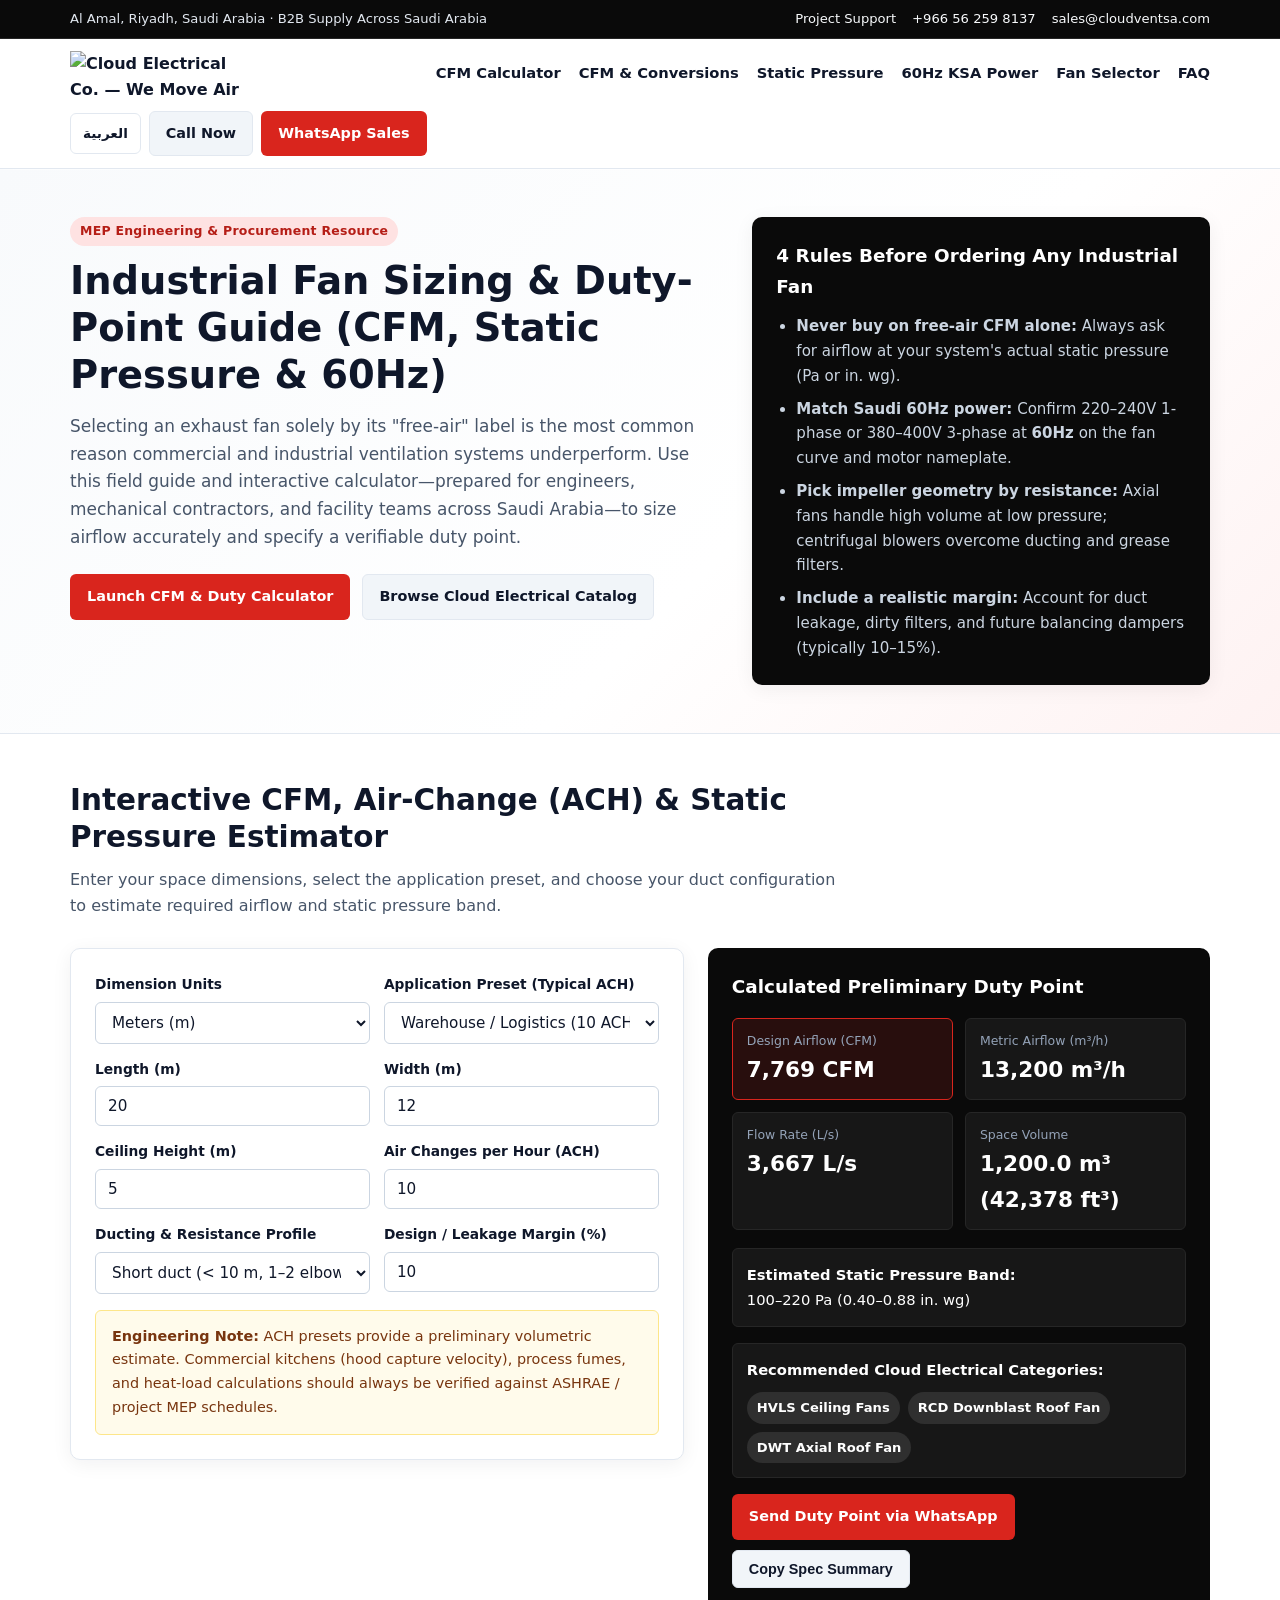
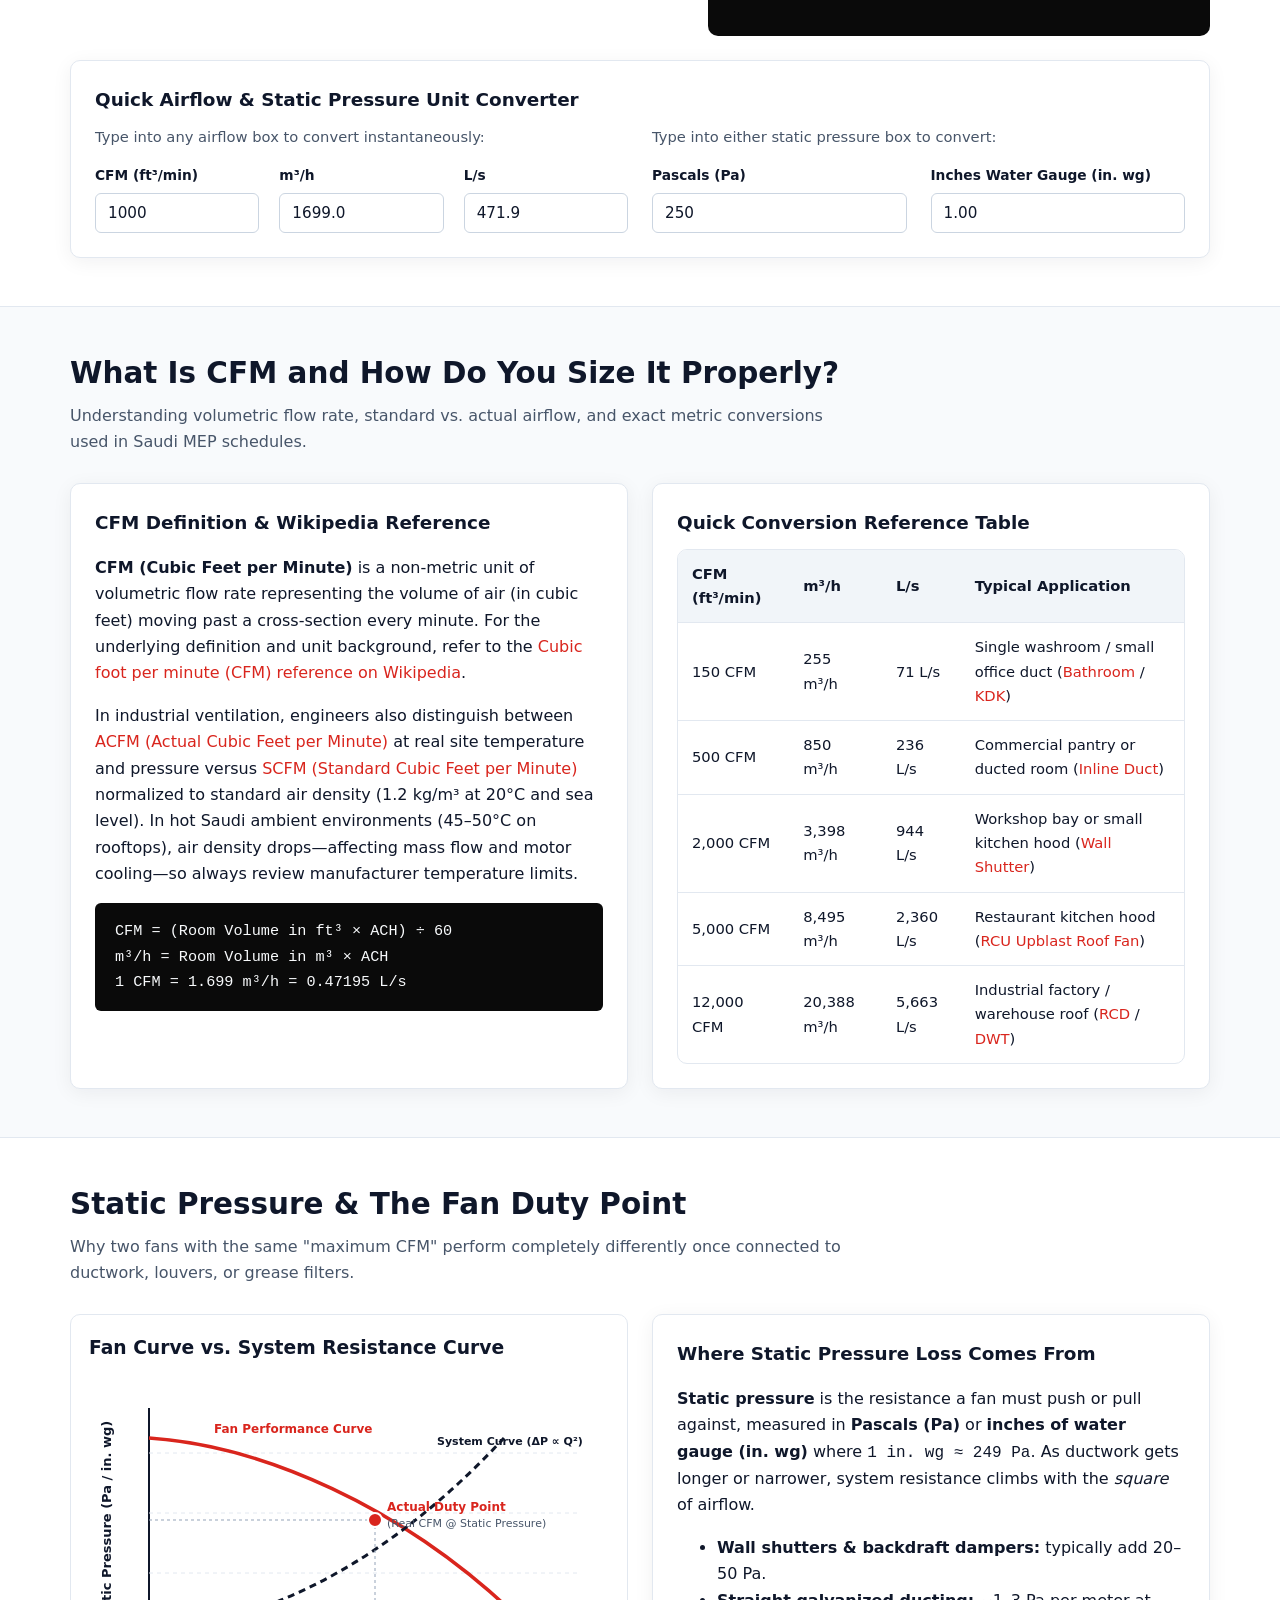
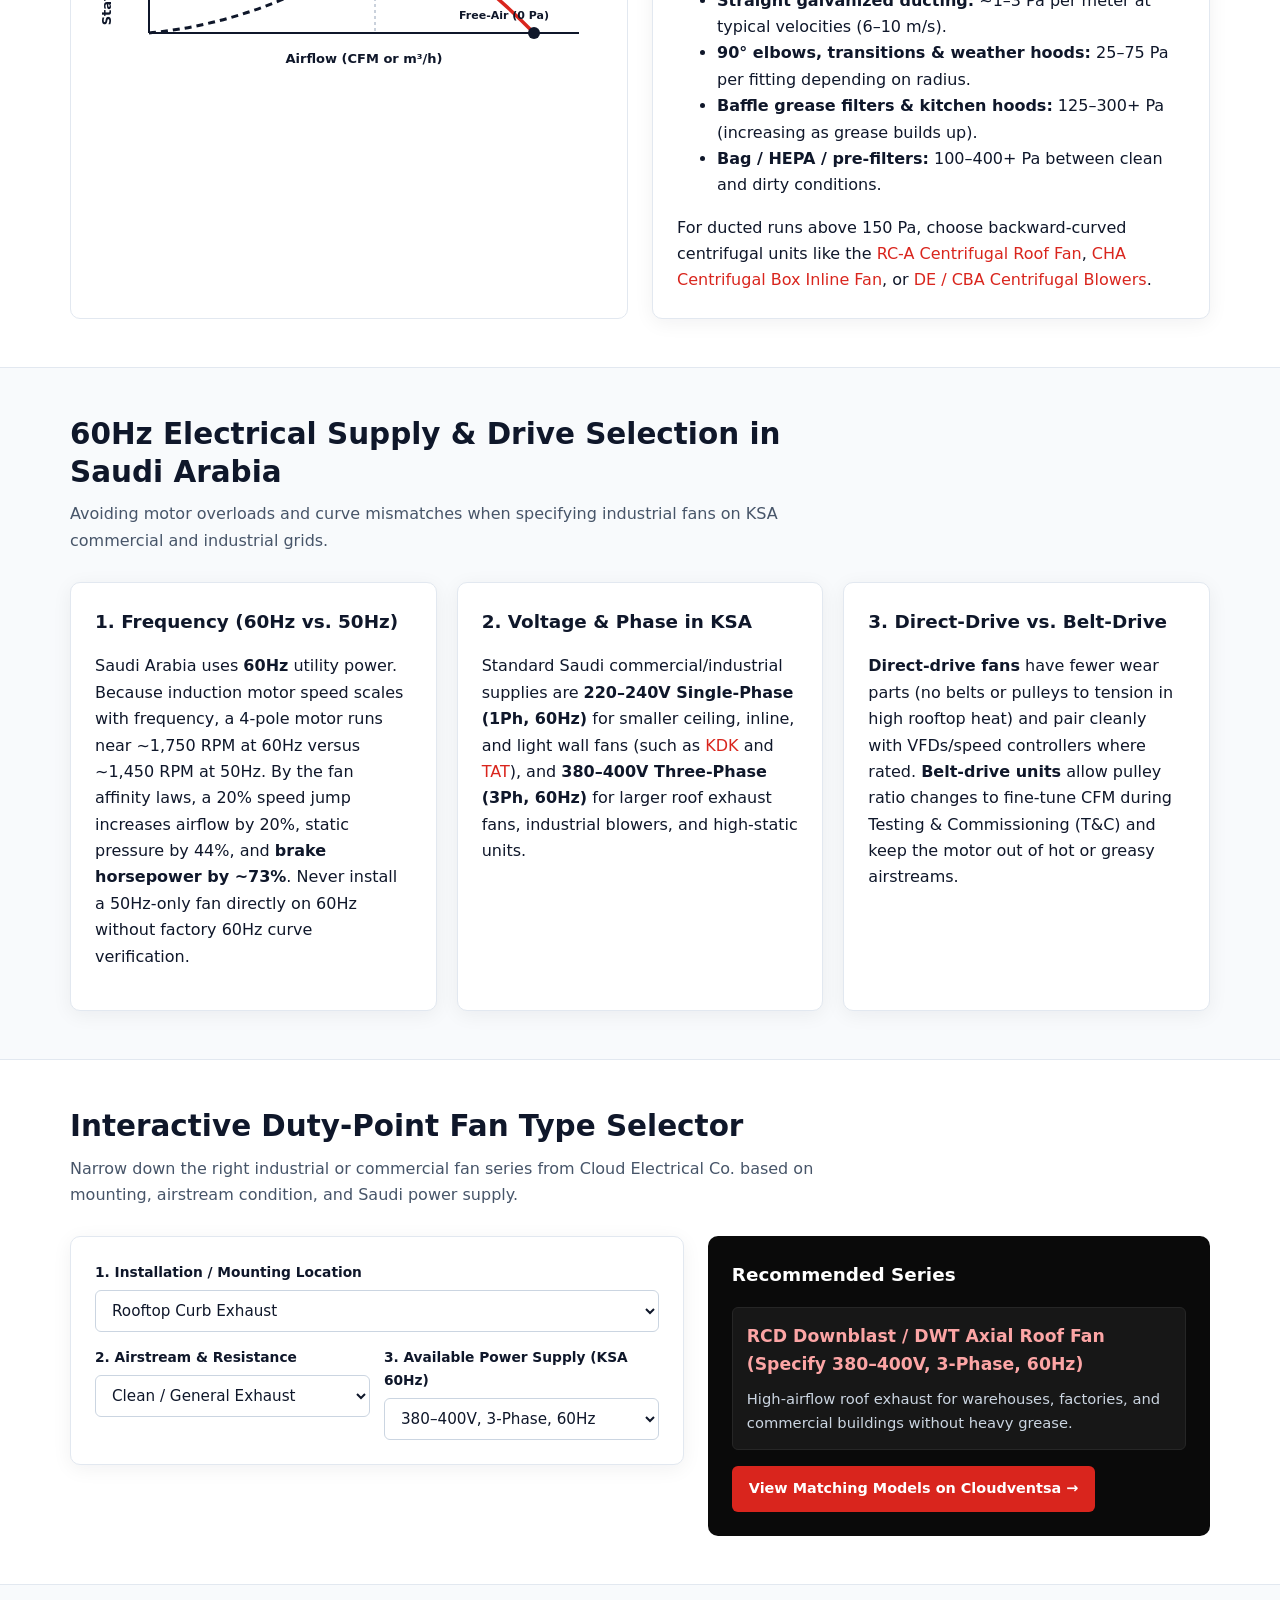
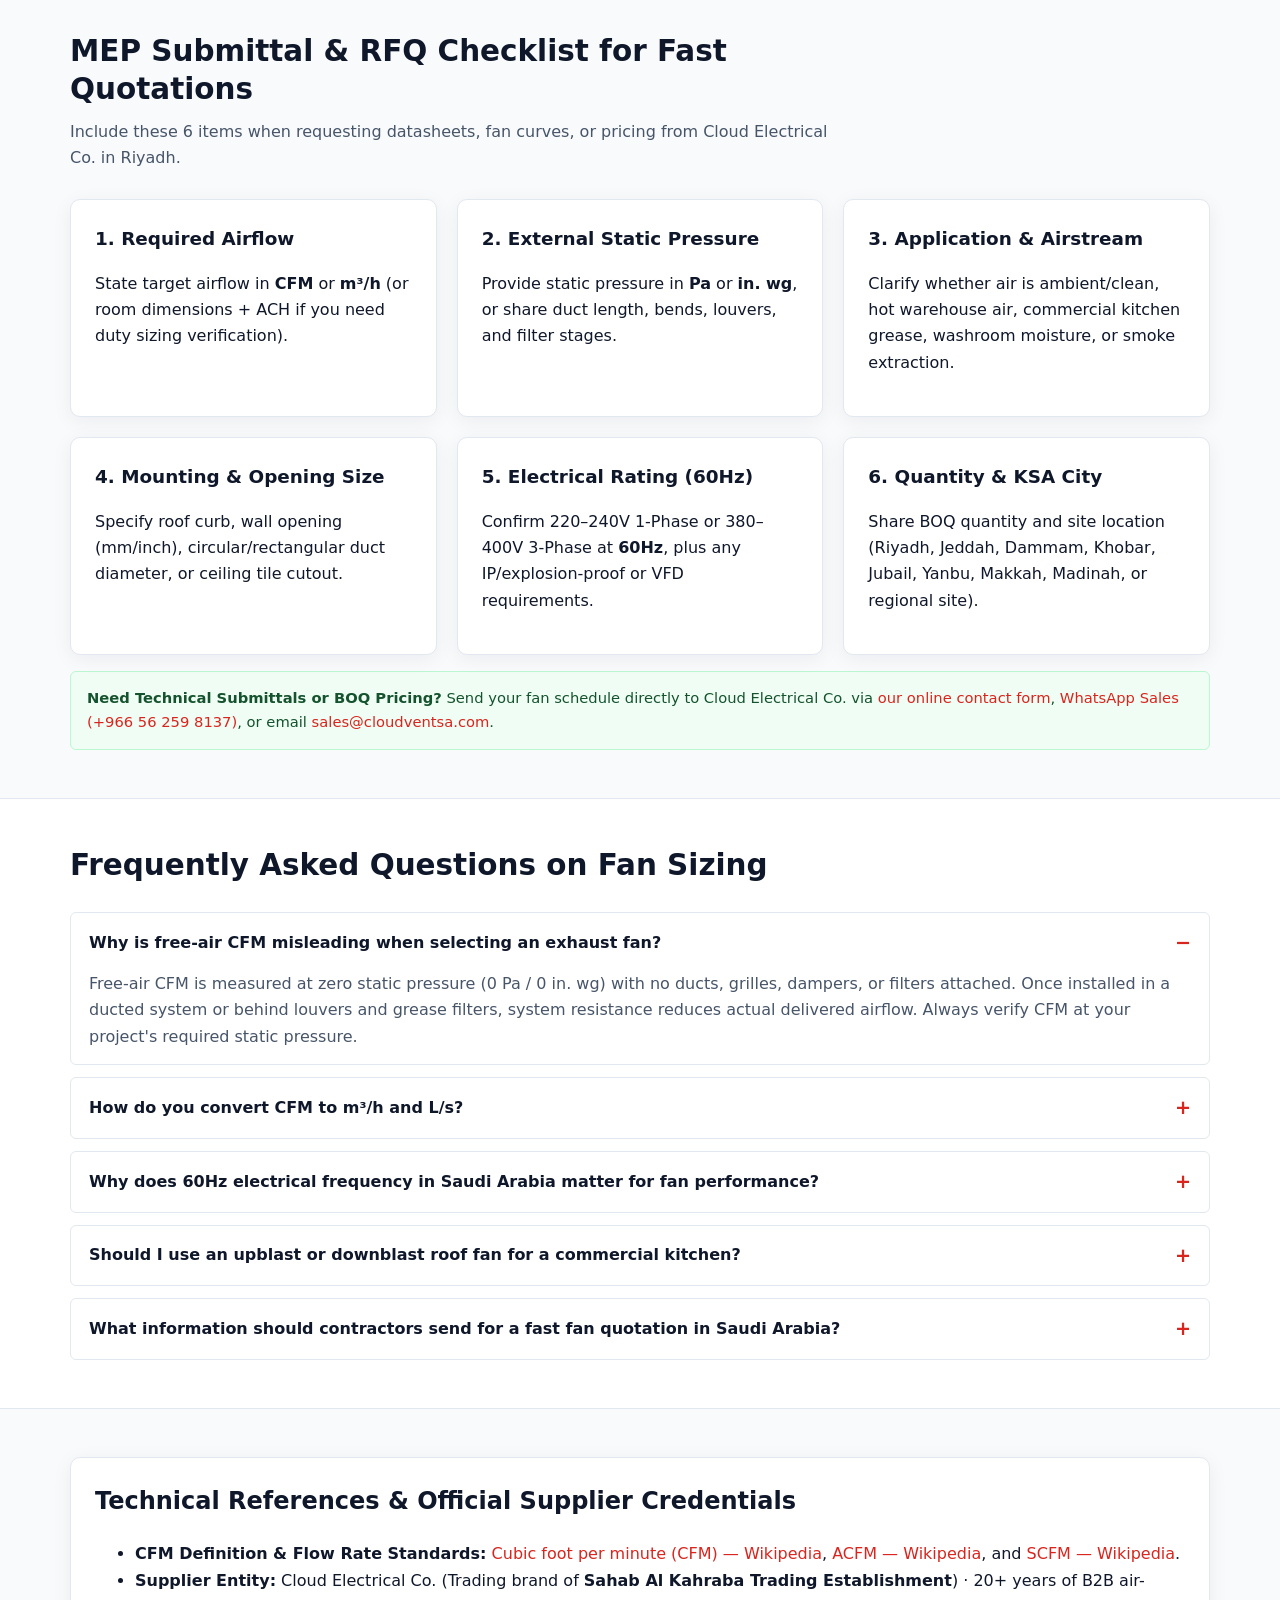
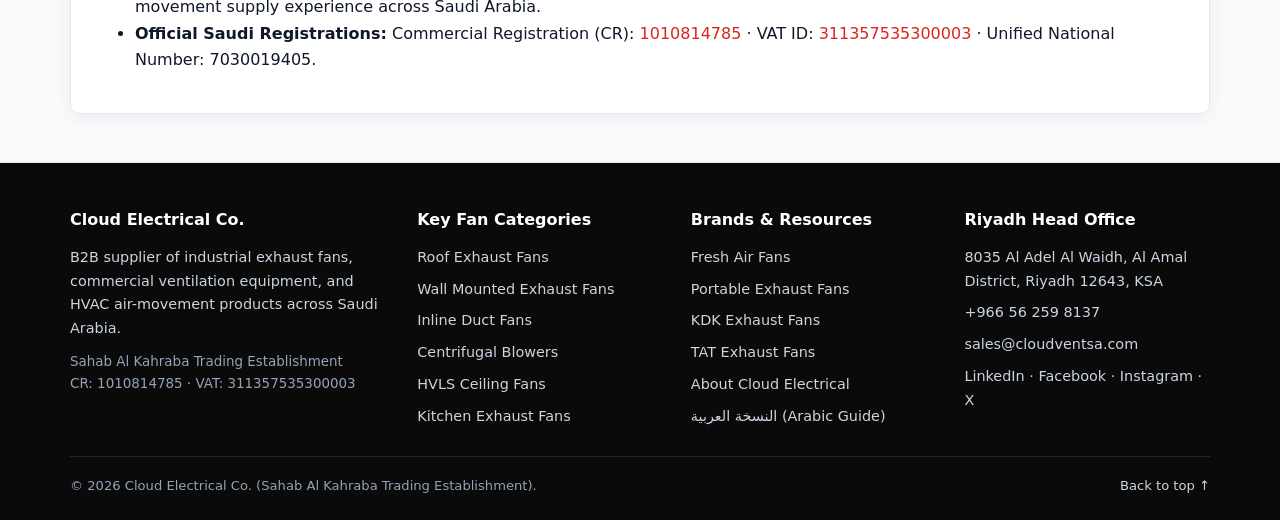
==== index.html @ c3b516d3 "Initial commit: Industrial Fan Sizing & Duty-Point Guide (EN/AR)" ====
<!DOCTYPE html>
<html lang="en" dir="ltr">
<head>
  <meta charset="UTF-8">
  <meta name="viewport" content="width=device-width, initial-scale=1.0">
  <title>Industrial Fan Sizing &amp; Duty-Point Guide (CFM, Static Pressure &amp; 60Hz) | Cloud Electrical Co.</title>
  <meta name="description" content="Practical engineering guide for MEP contractors and facility buyers in Saudi Arabia: calculate CFM, convert m³/h and L/s, account for static pressure, and size 60Hz industrial exhaust fans accurately.">
  <meta name="robots" content="index, follow">

  <!-- Canonical & Hreflang for GitHub Pages -->
  <link rel="canonical" href="https://syednajafabbas.github.io/industrial-fan-sizing-guide/">
  <link rel="alternate" hreflang="en" href="https://syednajafabbas.github.io/industrial-fan-sizing-guide/">
  <link rel="alternate" hreflang="ar" href="https://syednajafabbas.github.io/industrial-fan-sizing-guide/ar/">
  <link rel="alternate" hreflang="x-default" href="https://syednajafabbas.github.io/industrial-fan-sizing-guide/">

  <meta property="og:type" content="article">
  <meta property="og:title" content="Industrial Fan Sizing &amp; Duty-Point Guide (CFM, Static Pressure &amp; 60Hz)">
  <meta property="og:description" content="Interactive CFM/ACH calculator, static pressure breakdown, and 60Hz Saudi power selection guide for industrial and commercial exhaust fans.">
  <meta property="og:url" content="https://syednajafabbas.github.io/industrial-fan-sizing-guide/">
  <meta property="og:image" content="https://www.cloudventsa.com/assets/brand/logo-light-640.webp">
  <meta name="twitter:card" content="summary_large_image">

  <link rel="stylesheet" href="./assets/styles.css">

  <script type="application/ld+json">
  {
    "@context": "https://schema.org",
    "@graph": [
      {
        "@type": "Organization",
        "@id": "https://www.cloudventsa.com/#organization",
        "name": "Cloud Electrical Co.",
        "legalName": "Sahab Al Kahraba Trading Establishment",
        "url": "https://www.cloudventsa.com/",
        "logo": "https://www.cloudventsa.com/assets/brand/logo-light-640.webp",
        "telephone": "+966562598137",
        "email": "sales@cloudventsa.com",
        "taxID": "311357535300003",
        "identifier": [
          { "@type": "PropertyValue", "name": "Commercial Registration (CR)", "value": "1010814785" },
          { "@type": "PropertyValue", "name": "Unified National Number", "value": "7030019405" }
        ],
        "address": {
          "@type": "PostalAddress",
          "streetAddress": "8035 Al Adel Al Waidh, Al Amal District",
          "addressLocality": "Riyadh",
          "postalCode": "12643",
          "addressCountry": "SA"
        },
        "areaServed": {
          "@type": "Country",
          "name": "Saudi Arabia"
        },
        "sameAs": [
          "https://www.facebook.com/cloudelectricalsa",
          "https://www.instagram.com/cloudelectricalsa/",
          "https://www.linkedin.com/company/cloudelectricalsa",
          "https://pinterest.com/cloudelectricalsa/",
          "https://x.com/cloudventsa"
        ]
      },
      {
        "@type": "TechArticle",
        "headline": "Industrial Fan Sizing & Duty-Point Guide (CFM, Static Pressure & 60Hz)",
        "description": "Engineering guide and interactive calculator for sizing industrial exhaust fans by airflow (CFM, m³/h, L/s), static pressure (Pa, in. wg), and 60Hz Saudi electrical supply.",
        "inLanguage": "en",
        "publisher": { "@id": "https://www.cloudventsa.com/#organization" },
        "about": [
          "Cubic feet per minute (CFM)",
          "Static pressure",
          "Industrial ventilation",
          "60Hz HVAC fan selection"
        ],
        "citation": [
          "https://en.wikipedia.org/wiki/Cubic_foot",
          "https://en.wikipedia.org/wiki/Actual_cubic_feet_per_minute",
          "https://en.wikipedia.org/wiki/Standard_cubic_feet_per_minute"
        ]
      },
      {
        "@type": "FAQPage",
        "mainEntity": [
          {
            "@type": "Question",
            "name": "Why is free-air CFM misleading when selecting an exhaust fan?",
            "acceptedAnswer": {
              "@type": "Answer",
              "text": "Free-air CFM is measured at zero static pressure (0 Pa / 0 in. wg) with no ducts, grilles, dampers, or filters attached. Once installed in a ducted system or behind louvers and grease filters, system resistance reduces actual delivered airflow. Always verify CFM at your project's required static pressure."
            }
          },
          {
            "@type": "Question",
            "name": "How do you convert CFM to m³/h and L/s?",
            "acceptedAnswer": {
              "@type": "Answer",
              "text": "Multiply CFM by 1.699 to get cubic meters per hour (m³/h), or multiply CFM by 0.47195 to get liters per second (L/s). Conversely, divide m³/h by 1.699 to obtain CFM."
            }
          },
          {
            "@type": "Question",
            "name": "Why does 60Hz electrical frequency in Saudi Arabia matter for fan performance?",
            "acceptedAnswer": {
              "@type": "Answer",
              "text": "Saudi Arabia operates on a 60Hz power grid (typically 220-240V single-phase or 380-400V three-phase). A fan curve published at 50Hz runs at a different synchronous motor speed than at 60Hz. Running an unrated 50Hz fan at 60Hz increases RPM by ~20%, which raises power draw sharply by the cube law and can overload the motor."
            }
          },
          {
            "@type": "Question",
            "name": "What information should contractors send for a fast fan quotation in Saudi Arabia?",
            "acceptedAnswer": {
              "@type": "Answer",
              "text": "Provide required airflow (CFM or m³/h), estimated static pressure (Pa or in. wg), mounting type (roof, wall, inline duct, or floor), duct or opening dimensions, application (general air, kitchen grease, warehouse heat, or smoke), voltage/phase (220V 1Ph or 380V 3Ph 60Hz), and delivery city."
            }
          }
        ]
      }
    ]
  }
  </script>
</head>
<body id="top">

  <!-- Top Utility Bar -->
  <div class="utility-bar">
    <div class="container utility-bar__inner">
      <div>Al Amal, Riyadh, Saudi Arabia &middot; B2B Supply Across Saudi Arabia</div>
      <div class="utility-bar__links">
        <a href="https://wa.me/966562598137" target="_blank" rel="noopener">Project Support</a>
        <a href="tel:+966562598137">+966 56 259 8137</a>
        <a href="mailto:sales@cloudventsa.com">sales@cloudventsa.com</a>
      </div>
    </div>
  </div>

  <!-- Main Sticky Header -->
  <header class="site-header">
    <div class="container site-header__inner">
      <a class="brand-link" href="https://www.cloudventsa.com/" target="_blank" rel="noopener" aria-label="Cloud Electrical Co. Official Website">
        <img class="brand-logo" src="https://www.cloudventsa.com/assets/brand/logo-light-640.webp" alt="Cloud Electrical Co. — We Move Air" width="180" height="44">
      </a>

      <nav class="site-nav" aria-label="Guide Sections">
        <a href="#calculator">CFM Calculator</a>
        <a href="#cfm-guide">CFM &amp; Conversions</a>
        <a href="#static-pressure">Static Pressure</a>
        <a href="#saudi-60hz">60Hz KSA Power</a>
        <a href="#fan-selector">Fan Selector</a>
        <a href="#faq">FAQ</a>
      </nav>

      <div class="header-actions">
        <a class="btn btn-lang" href="./ar/" hreflang="ar" lang="ar">العربية</a>
        <a class="btn btn-secondary" href="tel:+966562598137">Call Now</a>
        <a class="btn btn-primary" href="https://wa.me/966562598137" target="_blank" rel="noopener">WhatsApp Sales</a>
      </div>
    </div>
  </header>

  <main>
    <!-- Hero Section -->
    <section class="hero">
      <div class="container hero__grid">
        <div>
          <span class="badge">MEP Engineering &amp; Procurement Resource</span>
          <h1>Industrial Fan Sizing &amp; Duty-Point Guide (CFM, Static Pressure &amp; 60Hz)</h1>
          <p class="hero__lead">
            Selecting an exhaust fan solely by its "free-air" label is the most common reason commercial and industrial ventilation systems underperform. Use this field guide and interactive calculator—prepared for engineers, mechanical contractors, and facility teams across Saudi Arabia—to size airflow accurately and specify a verifiable duty point.
          </p>
          <div class="hero__actions">
            <a class="btn btn-primary" href="#calculator">Launch CFM &amp; Duty Calculator</a>
            <a class="btn btn-secondary" href="https://www.cloudventsa.com/" target="_blank" rel="noopener">Browse Cloud Electrical Catalog</a>
          </div>
        </div>

        <aside class="hero__card" aria-label="Key Sizing Rules">
          <h2>4 Rules Before Ordering Any Industrial Fan</h2>
          <ul>
            <li><strong>Never buy on free-air CFM alone:</strong> Always ask for airflow at your system's actual static pressure (Pa or in. wg).</li>
            <li><strong>Match Saudi 60Hz power:</strong> Confirm 220–240V 1-phase or 380–400V 3-phase at <strong>60Hz</strong> on the fan curve and motor nameplate.</li>
            <li><strong>Pick impeller geometry by resistance:</strong> Axial fans handle high volume at low pressure; centrifugal blowers overcome ducting and grease filters.</li>
            <li><strong>Include a realistic margin:</strong> Account for duct leakage, dirty filters, and future balancing dampers (typically 10–15%).</li>
          </ul>
        </aside>
      </div>
    </section>

    <!-- Interactive CFM Calculator & Unit Converter -->
    <section class="section" id="calculator">
      <div class="container">
        <div class="section__header">
          <h2>Interactive CFM, Air-Change (ACH) &amp; Static Pressure Estimator</h2>
          <p>Enter your space dimensions, select the application preset, and choose your duct configuration to estimate required airflow and static pressure band.</p>
        </div>

        <div class="calc-layout">
          <div class="card">
            <form class="form-grid" onsubmit="return false;">
              <div class="form-group">
                <label for="unitSystem">Dimension Units</label>
                <select id="unitSystem" class="form-control">
                  <option value="m" selected>Meters (m)</option>
                  <option value="ft">Feet (ft)</option>
                </select>
              </div>

              <div class="form-group">
                <label for="appPreset">Application Preset (Typical ACH)</label>
                <select id="appPreset" class="form-control">
                  <option value="warehouse" selected>Warehouse / Logistics (10 ACH)</option>
                  <option value="factory">Factory / Heat Workshop (18 ACH)</option>
                  <option value="kitchen">Commercial Kitchen / Hood (30 ACH)</option>
                  <option value="washroom">Commercial Washroom (12 ACH)</option>
                  <option value="office">Office / Retail Space (6 ACH)</option>
                  <option value="electrical">Electrical / Mechanical Room (20 ACH)</option>
                  <option value="poultry">Poultry / Greenhouse Tunnel (40 ACH)</option>
                  <option value="confined">Confined Space / Construction (25 ACH)</option>
                </select>
              </div>

              <div class="form-group">
                <label for="roomLength">Length <span data-dim-unit>(m)</span></label>
                <input id="roomLength" type="number" class="form-control tabular" value="20" min="0.5" step="0.5">
              </div>

              <div class="form-group">
                <label for="roomWidth">Width <span data-dim-unit>(m)</span></label>
                <input id="roomWidth" type="number" class="form-control tabular" value="12" min="0.5" step="0.5">
              </div>

              <div class="form-group">
                <label for="roomHeight">Ceiling Height <span data-dim-unit>(m)</span></label>
                <input id="roomHeight" type="number" class="form-control tabular" value="5" min="1" step="0.5">
              </div>

              <div class="form-group">
                <label for="customAch">Air Changes per Hour (ACH)</label>
                <input id="customAch" type="number" class="form-control tabular" value="10" min="1" max="120" step="1">
              </div>

              <div class="form-group">
                <label for="ductType">Ducting &amp; Resistance Profile</label>
                <select id="ductType" class="form-control">
                  <option value="free">Free-discharge (Wall shutter / Roof curb)</option>
                  <option value="short" selected>Short duct (&lt; 10 m, 1–2 elbows)</option>
                  <option value="medium">Medium duct network (branches + grilles)</option>
                  <option value="high">High static (Kitchen hood / filters / long run)</option>
                </select>
              </div>

              <div class="form-group">
                <label for="safetyMargin">Design / Leakage Margin (%)</label>
                <input id="safetyMargin" type="number" class="form-control tabular" value="10" min="0" max="50" step="5">
              </div>
            </form>

            <div class="note-box">
              <strong>Engineering Note:</strong> ACH presets provide a preliminary volumetric estimate. Commercial kitchens (hood capture velocity), process fumes, and heat-load calculations should always be verified against ASHRAE / project MEP schedules.
            </div>
          </div>

          <div class="results-panel" aria-live="polite">
            <h3>Calculated Preliminary Duty Point</h3>
            <div class="kpi-grid">
              <div class="kpi-box kpi-box--highlight">
                <span class="kpi-box__label">Design Airflow (CFM)</span>
                <span id="outCfm" class="kpi-box__value tabular">—</span>
              </div>
              <div class="kpi-box">
                <span class="kpi-box__label">Metric Airflow (m³/h)</span>
                <span id="outM3h" class="kpi-box__value tabular">—</span>
              </div>
              <div class="kpi-box">
                <span class="kpi-box__label">Flow Rate (L/s)</span>
                <span id="outLs" class="kpi-box__value tabular">—</span>
              </div>
              <div class="kpi-box">
                <span class="kpi-box__label">Space Volume</span>
                <span id="outVolume" class="kpi-box__value tabular">—</span>
              </div>
            </div>

            <div class="rec-box">
              <strong>Estimated Static Pressure Band:</strong><br>
              <span id="outPressure" class="tabular">—</span>
            </div>

            <div class="rec-box">
              <strong>Recommended Cloud Electrical Categories:</strong>
              <div id="recLinks" class="rec-links"></div>
            </div>

            <div style="display:flex; flex-wrap:wrap; gap:10px;">
              <a id="waQuoteBtn" class="btn btn-primary" href="https://wa.me/966562598137" target="_blank" rel="noopener">Send Duty Point via WhatsApp</a>
              <button id="copySpecBtn" type="button" class="btn btn-secondary">Copy Spec Summary</button>
            </div>
            <div id="copyFeedback" class="copy-feedback" role="status"></div>
          </div>
        </div>

        <!-- Quick Unit Converter -->
        <div class="card" style="margin-top:24px;">
          <h3>Quick Airflow &amp; Static Pressure Unit Converter</h3>
          <div class="grid-2">
            <div>
              <p style="margin-top:0; color:var(--ink-muted); font-size:0.92rem;">Type into any airflow box to convert instantaneously:</p>
              <div class="grid-3">
                <div class="form-group">
                  <label for="convCfm">CFM (ft³/min)</label>
                  <input id="convCfm" type="number" class="form-control tabular" value="1000" step="any">
                </div>
                <div class="form-group">
                  <label for="convM3h">m³/h</label>
                  <input id="convM3h" type="number" class="form-control tabular" value="1699.0" step="any">
                </div>
                <div class="form-group">
                  <label for="convLs">L/s</label>
                  <input id="convLs" type="number" class="form-control tabular" value="471.9" step="any">
                </div>
              </div>
            </div>
            <div>
              <p style="margin-top:0; color:var(--ink-muted); font-size:0.92rem;">Type into either static pressure box to convert:</p>
              <div class="grid-2">
                <div class="form-group">
                  <label for="convPa">Pascals (Pa)</label>
                  <input id="convPa" type="number" class="form-control tabular" value="250" step="any">
                </div>
                <div class="form-group">
                  <label for="convInwg">Inches Water Gauge (in. wg)</label>
                  <input id="convInwg" type="number" class="form-control tabular" value="1.00" step="any">
                </div>
              </div>
            </div>
          </div>
        </div>
      </div>
    </section>

    <!-- Understanding CFM & Conversions -->
    <section class="section section--alt" id="cfm-guide">
      <div class="container">
        <div class="section__header">
          <h2>What Is CFM and How Do You Size It Properly?</h2>
          <p>Understanding volumetric flow rate, standard vs. actual airflow, and exact metric conversions used in Saudi MEP schedules.</p>
        </div>

        <div class="grid-2">
          <div class="card">
            <h3>CFM Definition &amp; Wikipedia Reference</h3>
            <p>
              <strong>CFM (Cubic Feet per Minute)</strong> is a non-metric unit of volumetric flow rate representing the volume of air (in cubic feet) moving past a cross-section every minute. For the underlying definition and unit background, refer to the
              <a href="https://en.wikipedia.org/wiki/Cubic_foot" target="_blank" rel="noopener noreferrer">Cubic foot per minute (CFM) reference on Wikipedia</a>.
            </p>
            <p>
              In industrial ventilation, engineers also distinguish between
              <a href="https://en.wikipedia.org/wiki/Actual_cubic_feet_per_minute" target="_blank" rel="noopener noreferrer">ACFM (Actual Cubic Feet per Minute)</a>
              at real site temperature and pressure versus
              <a href="https://en.wikipedia.org/wiki/Standard_cubic_feet_per_minute" target="_blank" rel="noopener noreferrer">SCFM (Standard Cubic Feet per Minute)</a>
              normalized to standard air density (1.2 kg/m³ at 20°C and sea level). In hot Saudi ambient environments (45–50°C on rooftops), air density drops—affecting mass flow and motor cooling—so always review manufacturer temperature limits.
            </p>
            <div class="formula-bar">
              CFM = (Room Volume in ft³ &times; ACH) &divide; 60<br>
              m&sup3;/h = Room Volume in m&sup3; &times; ACH<br>
              1 CFM = 1.699 m&sup3;/h = 0.47195 L/s
            </div>
          </div>

          <div class="card">
            <h3>Quick Conversion Reference Table</h3>
            <div class="table-wrap">
              <table>
                <thead>
                  <tr>
                    <th>CFM (ft³/min)</th>
                    <th>m³/h</th>
                    <th>L/s</th>
                    <th>Typical Application</th>
                  </tr>
                </thead>
                <tbody class="tabular">
                  <tr>
                    <td>150 CFM</td>
                    <td>255 m³/h</td>
                    <td>71 L/s</td>
                    <td>Single washroom / small office duct (<a href="https://www.cloudventsa.com/bathroom-exhaust-fan" target="_blank" rel="noopener">Bathroom</a> / <a href="https://www.cloudventsa.com/kdk-exhaust-fan" target="_blank" rel="noopener">KDK</a>)</td>
                  </tr>
                  <tr>
                    <td>500 CFM</td>
                    <td>850 m³/h</td>
                    <td>236 L/s</td>
                    <td>Commercial pantry or ducted room (<a href="https://www.cloudventsa.com/inline-fan" target="_blank" rel="noopener">Inline Duct</a>)</td>
                  </tr>
                  <tr>
                    <td>2,000 CFM</td>
                    <td>3,398 m³/h</td>
                    <td>944 L/s</td>
                    <td>Workshop bay or small kitchen hood (<a href="https://www.cloudventsa.com/wall-mounted-fan" target="_blank" rel="noopener">Wall Shutter</a>)</td>
                  </tr>
                  <tr>
                    <td>5,000 CFM</td>
                    <td>8,495 m³/h</td>
                    <td>2,360 L/s</td>
                    <td>Restaurant kitchen hood (<a href="https://www.cloudventsa.com/roof-fan/upblast-roof-fan" target="_blank" rel="noopener">RCU Upblast Roof Fan</a>)</td>
                  </tr>
                  <tr>
                    <td>12,000 CFM</td>
                    <td>20,388 m³/h</td>
                    <td>5,663 L/s</td>
                    <td>Industrial factory / warehouse roof (<a href="https://www.cloudventsa.com/roof-fan/downblast-roof-fan" target="_blank" rel="noopener">RCD</a> / <a href="https://www.cloudventsa.com/roof-fan/axial-roof-fan" target="_blank" rel="noopener">DWT</a>)</td>
                  </tr>
                </tbody>
              </table>
            </div>
          </div>
        </div>
      </div>
    </section>

    <!-- Static Pressure & Duty Point -->
    <section class="section" id="static-pressure">
      <div class="container">
        <div class="section__header">
          <h2>Static Pressure &amp; The Fan Duty Point</h2>
          <p>Why two fans with the same "maximum CFM" perform completely differently once connected to ductwork, louvers, or grease filters.</p>
        </div>

        <div class="grid-2">
          <div class="diagram-wrap">
            <h3 style="margin-top:0;">Fan Curve vs. System Resistance Curve</h3>
            <svg viewBox="0 0 520 300" role="img" aria-label="Graph showing Fan Curve intersecting System Resistance Curve at the Duty Point versus Free-Air CFM" style="width:100%; height:auto; display:block;">
              <rect x="0" y="0" width="520" height="300" fill="#ffffff"/>
              <!-- Axes -->
              <line x1="60" y1="250" x2="490" y2="250" stroke="#0f172a" stroke-width="2"/>
              <line x1="60" y1="25" x2="60" y2="250" stroke="#0f172a" stroke-width="2"/>
              <!-- Grid -->
              <line x1="60" y1="190" x2="490" y2="190" stroke="#e2e8f0" stroke-dasharray="4 4"/>
              <line x1="60" y1="130" x2="490" y2="130" stroke="#e2e8f0" stroke-dasharray="4 4"/>
              <line x1="60" y1="70" x2="490" y2="70" stroke="#e2e8f0" stroke-dasharray="4 4"/>
              <!-- Fan Curve (Red) -->
              <path d="M 60 55 C 165 62, 315 118, 445 250" fill="none" stroke="#d9251d" stroke-width="3.5"/>
              <!-- System Resistance Curve (Slate) -->
              <path d="M 60 250 Q 250 232, 415 55" fill="none" stroke="#0f172a" stroke-width="3" stroke-dasharray="7 5"/>
              <!-- Duty Point Intersection (~286, 137) -->
              <line x1="286" y1="137" x2="286" y2="250" stroke="#94a3b8" stroke-dasharray="3 3"/>
              <line x1="60" y1="137" x2="286" y2="137" stroke="#94a3b8" stroke-dasharray="3 3"/>
              <circle cx="286" cy="137" r="7" fill="#d9251d" stroke="#ffffff" stroke-width="2"/>
              <!-- Free-Air Point -->
              <circle cx="445" cy="250" r="6" fill="#0f172a"/>
              <!-- Labels -->
              <text x="275" y="280" text-anchor="middle" font-size="13" fill="#0f172a" font-weight="600">Airflow (CFM or m³/h)</text>
              <text x="22" y="140" text-anchor="middle" font-size="13" fill="#0f172a" font-weight="600" transform="rotate(-90 22 140)">Static Pressure (Pa / in. wg)</text>
              <text x="298" y="128" font-size="12" fill="#d9251d" font-weight="700">Actual Duty Point</text>
              <text x="298" y="144" font-size="11" fill="#475569">(Real CFM @ Static Pressure)</text>
              <text x="415" y="236" text-anchor="middle" font-size="11" fill="#0f172a" font-weight="700">Free-Air (0 Pa)</text>
              <text x="125" y="50" font-size="12" fill="#d9251d" font-weight="600">Fan Performance Curve</text>
              <text x="348" y="62" font-size="11" fill="#0f172a" font-weight="600">System Curve (&Delta;P &prop; Q&sup2;)</text>
            </svg>
          </div>

          <div class="card">
            <h3>Where Static Pressure Loss Comes From</h3>
            <p>
              <strong>Static pressure</strong> is the resistance a fan must push or pull against, measured in <strong>Pascals (Pa)</strong> or <strong>inches of water gauge (in. wg)</strong> where <code>1 in. wg &approx; 249 Pa</code>. As ductwork gets longer or narrower, system resistance climbs with the <em>square</em> of airflow.
            </p>
            <ul>
              <li><strong>Wall shutters &amp; backdraft dampers:</strong> typically add 20–50 Pa.</li>
              <li><strong>Straight galvanized ducting:</strong> ~1–3 Pa per meter at typical velocities (6–10 m/s).</li>
              <li><strong>90&deg; elbows, transitions &amp; weather hoods:</strong> 25–75 Pa per fitting depending on radius.</li>
              <li><strong>Baffle grease filters &amp; kitchen hoods:</strong> 125–300+ Pa (increasing as grease builds up).</li>
              <li><strong>Bag / HEPA / pre-filters:</strong> 100–400+ Pa between clean and dirty conditions.</li>
            </ul>
            <p style="margin-bottom:0;">
              For ducted runs above 150 Pa, choose backward-curved centrifugal units like the
              <a href="https://www.cloudventsa.com/roof-fan/centrifugal-roof-fan" target="_blank" rel="noopener">RC-A Centrifugal Roof Fan</a>,
              <a href="https://www.cloudventsa.com/inline-fan/centrifugal-box-inline-fan" target="_blank" rel="noopener">CHA Centrifugal Box Inline Fan</a>, or
              <a href="https://www.cloudventsa.com/centrifugal-blower" target="_blank" rel="noopener">DE / CBA Centrifugal Blowers</a>.
            </p>
          </div>
        </div>
      </div>
    </section>

    <!-- 60Hz Saudi Power & Drive Selection -->
    <section class="section section--alt" id="saudi-60hz">
      <div class="container">
        <div class="section__header">
          <h2>60Hz Electrical Supply &amp; Drive Selection in Saudi Arabia</h2>
          <p>Avoiding motor overloads and curve mismatches when specifying industrial fans on KSA commercial and industrial grids.</p>
        </div>

        <div class="grid-3">
          <div class="card">
            <h3>1. Frequency (60Hz vs. 50Hz)</h3>
            <p>
              Saudi Arabia uses <strong>60Hz</strong> utility power. Because induction motor speed scales with frequency, a 4-pole motor runs near ~1,750 RPM at 60Hz versus ~1,450 RPM at 50Hz. By the fan affinity laws, a 20% speed jump increases airflow by 20%, static pressure by 44%, and <strong>brake horsepower by ~73%</strong>. Never install a 50Hz-only fan directly on 60Hz without factory 60Hz curve verification.
            </p>
          </div>

          <div class="card">
            <h3>2. Voltage &amp; Phase in KSA</h3>
            <p>
              Standard Saudi commercial/industrial supplies are <strong>220–240V Single-Phase (1Ph, 60Hz)</strong> for smaller ceiling, inline, and light wall fans (such as <a href="https://www.cloudventsa.com/kdk-exhaust-fan" target="_blank" rel="noopener">KDK</a> and <a href="https://www.cloudventsa.com/tat-exhaust-fan" target="_blank" rel="noopener">TAT</a>), and <strong>380–400V Three-Phase (3Ph, 60Hz)</strong> for larger roof exhaust fans, industrial blowers, and high-static units.
            </p>
          </div>

          <div class="card">
            <h3>3. Direct-Drive vs. Belt-Drive</h3>
            <p>
              <strong>Direct-drive fans</strong> have fewer wear parts (no belts or pulleys to tension in high rooftop heat) and pair cleanly with VFDs/speed controllers where rated. <strong>Belt-drive units</strong> allow pulley ratio changes to fine-tune CFM during Testing &amp; Commissioning (T&amp;C) and keep the motor out of hot or greasy airstreams.
            </p>
          </div>
        </div>
      </div>
    </section>

    <!-- Interactive Fan Type Selector -->
    <section class="section" id="fan-selector">
      <div class="container">
        <div class="section__header">
          <h2>Interactive Duty-Point Fan Type Selector</h2>
          <p>Narrow down the right industrial or commercial fan series from Cloud Electrical Co. based on mounting, airstream condition, and Saudi power supply.</p>
        </div>

        <div class="calc-layout">
          <div class="card">
            <div class="form-grid">
              <div class="form-group form-group--full">
                <label for="selMount">1. Installation / Mounting Location</label>
                <select id="selMount" class="form-control">
                  <option value="roof" selected>Rooftop Curb Exhaust</option>
                  <option value="wall">Exterior Wall Opening</option>
                  <option value="inline">Inside Ductwork (Ceiling Void / Plant Room)</option>
                  <option value="ceiling">Ceiling Grid / High-Bay Overhead</option>
                  <option value="industrial">Floor / Skid High-Static Process Duct</option>
                  <option value="portable">Mobile / Temporary Confined Space</option>
                </select>
              </div>

              <div class="form-group">
                <label for="selEnv">2. Airstream &amp; Resistance</label>
                <select id="selEnv" class="form-control">
                  <option value="general" selected>Clean / General Exhaust</option>
                  <option value="highstatic">Ducted / High Static Pressure</option>
                  <option value="grease">Commercial Kitchen Grease / Vapors</option>
                  <option value="dust">Warehouse Heat / Dust / Poultry</option>
                  <option value="smoke">High-Temp / Smoke Extraction</option>
                </select>
              </div>

              <div class="form-group">
                <label for="selPower">3. Available Power Supply (KSA 60Hz)</label>
                <select id="selPower" class="form-control">
                  <option value="3ph" selected>380–400V, 3-Phase, 60Hz</option>
                  <option value="1ph">220–240V, 1-Phase, 60Hz</option>
                </select>
              </div>
            </div>
          </div>

          <div class="results-panel" aria-live="polite">
            <h3>Recommended Series</h3>
            <div class="rec-box">
              <strong id="selTitle" style="font-size:1.08rem; color:#fca5a5;">—</strong>
              <p id="selDesc" style="margin:8px 0 0; color:#cbd5e1;">—</p>
            </div>
            <a id="selLink" class="btn btn-primary" href="https://www.cloudventsa.com/roof-fan" target="_blank" rel="noopener">View Matching Models on Cloudventsa &rarr;</a>
          </div>
        </div>
      </div>
    </section>

    <!-- Submittal & BOQ Checklist -->
    <section class="section section--alt" id="checklist">
      <div class="container">
        <div class="section__header">
          <h2>MEP Submittal &amp; RFQ Checklist for Fast Quotations</h2>
          <p>Include these 6 items when requesting datasheets, fan curves, or pricing from Cloud Electrical Co. in Riyadh.</p>
        </div>

        <div class="grid-3">
          <div class="card">
            <h3>1. Required Airflow</h3>
            <p>State target airflow in <strong>CFM</strong> or <strong>m³/h</strong> (or room dimensions + ACH if you need duty sizing verification).</p>
          </div>
          <div class="card">
            <h3>2. External Static Pressure</h3>
            <p>Provide static pressure in <strong>Pa</strong> or <strong>in. wg</strong>, or share duct length, bends, louvers, and filter stages.</p>
          </div>
          <div class="card">
            <h3>3. Application &amp; Airstream</h3>
            <p>Clarify whether air is ambient/clean, hot warehouse air, commercial kitchen grease, washroom moisture, or smoke extraction.</p>
          </div>
          <div class="card">
            <h3>4. Mounting &amp; Opening Size</h3>
            <p>Specify roof curb, wall opening (mm/inch), circular/rectangular duct diameter, or ceiling tile cutout.</p>
          </div>
          <div class="card">
            <h3>5. Electrical Rating (60Hz)</h3>
            <p>Confirm 220–240V 1-Phase or 380–400V 3-Phase at <strong>60Hz</strong>, plus any IP/explosion-proof or VFD requirements.</p>
          </div>
          <div class="card">
            <h3>6. Quantity &amp; KSA City</h3>
            <p>Share BOQ quantity and site location (Riyadh, Jeddah, Dammam, Khobar, Jubail, Yanbu, Makkah, Madinah, or regional site).</p>
          </div>
        </div>

        <div class="info-box">
          <strong>Need Technical Submittals or BOQ Pricing?</strong> Send your fan schedule directly to Cloud Electrical Co. via
          <a href="https://www.cloudventsa.com/contact" target="_blank" rel="noopener">our online contact form</a>,
          <a href="https://wa.me/966562598137" target="_blank" rel="noopener">WhatsApp Sales (+966 56 259 8137)</a>, or email <a href="mailto:sales@cloudventsa.com">sales@cloudventsa.com</a>.
        </div>
      </div>
    </section>

    <!-- FAQ Section -->
    <section class="section" id="faq">
      <div class="container">
        <div class="section__header">
          <h2>Frequently Asked Questions on Fan Sizing</h2>
        </div>

        <div class="faq-list">
          <details class="faq-item" open>
            <summary>Why is free-air CFM misleading when selecting an exhaust fan?</summary>
            <p>Free-air CFM is measured at zero static pressure (0 Pa / 0 in. wg) with no ducts, grilles, dampers, or filters attached. Once installed in a ducted system or behind louvers and grease filters, system resistance reduces actual delivered airflow. Always verify CFM at your project's required static pressure.</p>
          </details>

          <details class="faq-item">
            <summary>How do you convert CFM to m³/h and L/s?</summary>
            <p>Multiply CFM by <code>1.699</code> to get cubic meters per hour (m³/h), or multiply CFM by <code>0.47195</code> to get liters per second (L/s). Conversely, divide m³/h by <code>1.699</code> to obtain CFM.</p>
          </details>

          <details class="faq-item">
            <summary>Why does 60Hz electrical frequency in Saudi Arabia matter for fan performance?</summary>
            <p>Saudi Arabia operates on a 60Hz power grid (typically 220–240V single-phase or 380–400V three-phase). A fan curve published at 50Hz runs at a different synchronous motor speed than at 60Hz. Running an unrated 50Hz fan at 60Hz increases RPM by ~20%, which raises power draw sharply by the cube law and can overload the motor.</p>
          </details>

          <details class="faq-item">
            <summary>Should I use an upblast or downblast roof fan for a commercial kitchen?</summary>
            <p>Always use a grease-rated upblast centrifugal roof fan (such as the <a href="https://www.cloudventsa.com/roof-fan/upblast-roof-fan" target="_blank" rel="noopener">RCU Upblast Roof Fan</a>). Upblast units discharge hot, grease-laden air vertically away from the roof membrane and include drainage/curb features, whereas downblast units direct exhaust downward onto the roof.</p>
          </details>

          <details class="faq-item">
            <summary>What information should contractors send for a fast fan quotation in Saudi Arabia?</summary>
            <p>Provide required airflow (CFM or m³/h), estimated static pressure (Pa or in. wg), mounting type (roof, wall, inline duct, or floor), duct or opening dimensions, application (general air, kitchen grease, warehouse heat, or smoke), voltage/phase (220V 1Ph or 380V 3Ph 60Hz), and delivery city.</p>
          </details>
        </div>
      </div>
    </section>

    <!-- References & Authority -->
    <section class="section section--alt" id="references">
      <div class="container">
        <div class="card">
          <h2 style="margin-top:0;">Technical References &amp; Official Supplier Credentials</h2>
          <ul>
            <li><strong>CFM Definition &amp; Flow Rate Standards:</strong> <a href="https://en.wikipedia.org/wiki/Cubic_foot" target="_blank" rel="noopener noreferrer">Cubic foot per minute (CFM) — Wikipedia</a>, <a href="https://en.wikipedia.org/wiki/Actual_cubic_feet_per_minute" target="_blank" rel="noopener noreferrer">ACFM — Wikipedia</a>, and <a href="https://en.wikipedia.org/wiki/Standard_cubic_feet_per_minute" target="_blank" rel="noopener noreferrer">SCFM — Wikipedia</a>.</li>
            <li><strong>Supplier Entity:</strong> Cloud Electrical Co. (Trading brand of <strong>Sahab Al Kahraba Trading Establishment</strong>) &middot; 20+ years of B2B air-movement supply experience across Saudi Arabia.</li>
            <li><strong>Official Saudi Registrations:</strong> Commercial Registration (CR): <a href="https://mc.gov.sa/EN/ESERVICES/pages/ServiceDetails.aspx?sID=91" target="_blank" rel="noopener noreferrer">1010814785</a> &middot; VAT ID: <a href="https://zatca.gov.sa/en/eServices/Pages/eservices-007.aspx" target="_blank" rel="noopener noreferrer">311357535300003</a> &middot; Unified National Number: 7030019405.</li>
          </ul>
        </div>
      </div>
    </section>
  </main>

  <!-- Dark Footer -->
  <footer class="site-footer">
    <div class="container">
      <div class="footer-grid">
        <div>
          <h3>Cloud Electrical Co.</h3>
          <p style="margin:0 0 10px;">B2B supplier of industrial exhaust fans, commercial ventilation equipment, and HVAC air-movement products across Saudi Arabia.</p>
          <p style="margin:0; font-size:0.84rem; color:var(--ink-light);">
            Sahab Al Kahraba Trading Establishment<br>
            CR: 1010814785 &middot; VAT: 311357535300003
          </p>
        </div>

        <div>
          <h3>Key Fan Categories</h3>
          <ul>
            <li><a href="https://www.cloudventsa.com/roof-fan" target="_blank" rel="noopener">Roof Exhaust Fans</a></li>
            <li><a href="https://www.cloudventsa.com/wall-mounted-fan" target="_blank" rel="noopener">Wall Mounted Exhaust Fans</a></li>
            <li><a href="https://www.cloudventsa.com/inline-fan" target="_blank" rel="noopener">Inline Duct Fans</a></li>
            <li><a href="https://www.cloudventsa.com/centrifugal-blower" target="_blank" rel="noopener">Centrifugal Blowers</a></li>
            <li><a href="https://www.cloudventsa.com/hvls-ceiling-fan" target="_blank" rel="noopener">HVLS Ceiling Fans</a></li>
            <li><a href="https://www.cloudventsa.com/kitchen-exhaust-fan" target="_blank" rel="noopener">Kitchen Exhaust Fans</a></li>
          </ul>
        </div>

        <div>
          <h3>Brands &amp; Resources</h3>
          <ul>
            <li><a href="https://www.cloudventsa.com/fresh-air-fan" target="_blank" rel="noopener">Fresh Air Fans</a></li>
            <li><a href="https://www.cloudventsa.com/portable-exhaust-fan" target="_blank" rel="noopener">Portable Exhaust Fans</a></li>
            <li><a href="https://www.cloudventsa.com/kdk-exhaust-fan" target="_blank" rel="noopener">KDK Exhaust Fans</a></li>
            <li><a href="https://www.cloudventsa.com/tat-exhaust-fan" target="_blank" rel="noopener">TAT Exhaust Fans</a></li>
            <li><a href="https://www.cloudventsa.com/about-us" target="_blank" rel="noopener">About Cloud Electrical</a></li>
            <li><a href="./ar/">النسخة العربية (Arabic Guide)</a></li>
          </ul>
        </div>

        <div>
          <h3>Riyadh Head Office</h3>
          <ul>
            <li>8035 Al Adel Al Waidh, Al Amal District, Riyadh 12643, KSA</li>
            <li><a href="tel:+966562598137">+966 56 259 8137</a></li>
            <li><a href="mailto:sales@cloudventsa.com">sales@cloudventsa.com</a></li>
            <li>
              <a href="https://www.linkedin.com/company/cloudelectricalsa" target="_blank" rel="noopener">LinkedIn</a> &middot;
              <a href="https://www.facebook.com/cloudelectricalsa" target="_blank" rel="noopener">Facebook</a> &middot;
              <a href="https://www.instagram.com/cloudelectricalsa/" target="_blank" rel="noopener">Instagram</a> &middot;
              <a href="https://x.com/cloudventsa" target="_blank" rel="noopener">X</a>
            </li>
          </ul>
        </div>
      </div>

      <div class="footer-bottom">
        <span>&copy; 2026 Cloud Electrical Co. (Sahab Al Kahraba Trading Establishment).</span>
        <span><a href="#top">Back to top &uarr;</a></span>
      </div>
    </div>
  </footer>

  <script src="./assets/calculator.js"></script>
</body>
</html>
---- assets/styles.css ----
:root {
  --brand-red: #d9251d;
  --brand-red-dark: #b51d16;
  --obsidian: #0a0a0a;
  --obsidian-soft: #141414;
  --ink: #0f172a;
  --ink-muted: #475569;
  --ink-light: #94a3b8;
  --surface: #ffffff;
  --surface-alt: #f8fafc;
  --surface-tint: #f1f5f9;
  --border: #e2e8f0;
  --border-dark: #262626;
  --success: #15803d;
  --success-bg: #f0fdf4;
  --warning-bg: #fffbeb;
  --warning-border: #fde68a;
  --radius: 10px;
  --radius-sm: 6px;
  --shadow: 0 4px 20px rgba(15, 23, 42, 0.06);
  --max-width: 1180px;
}

*,
*::before,
*::after {
  box-sizing: border-box;
}

html {
  scroll-behavior: smooth;
  font-size: 16px;
}

body {
  margin: 0;
  font-family: system-ui, -apple-system, "Segoe UI", Roboto, "Noto Sans Arabic", "Cairo", Tahoma, Arial, sans-serif;
  color: var(--ink);
  background: var(--surface);
  line-height: 1.65;
  -webkit-font-smoothing: antialiased;
}

a {
  color: var(--brand-red);
  text-decoration: none;
}

a:hover {
  text-decoration: underline;
}

img {
  max-width: 100%;
  height: auto;
}

.container {
  width: 100%;
  max-width: var(--max-width);
  margin-inline: auto;
  padding-inline: 20px;
}

.tabular {
  font-variant-numeric: tabular-nums;
}

/* Top Utility Bar */
.utility-bar {
  background: var(--obsidian);
  color: #e2e8f0;
  font-size: 0.82rem;
  border-bottom: 1px solid var(--border-dark);
}

.utility-bar__inner {
  display: flex;
  flex-wrap: wrap;
  justify-content: space-between;
  align-items: center;
  gap: 10px;
  padding-block: 8px;
}

.utility-bar__links {
  display: flex;
  flex-wrap: wrap;
  align-items: center;
  gap: 16px;
}

.utility-bar a {
  color: #f8fafc;
}

.utility-bar a:hover {
  color: #fca5a5;
}

/* Sticky Main Header */
.site-header {
  position: sticky;
  top: 0;
  z-index: 40;
  background: rgba(255, 255, 255, 0.96);
  backdrop-filter: blur(8px);
  border-bottom: 1px solid var(--border);
}

.site-header__inner {
  display: flex;
  flex-wrap: wrap;
  align-items: center;
  justify-content: space-between;
  gap: 16px;
  padding-block: 12px;
}

.brand-link {
  display: inline-flex;
  align-items: center;
  gap: 10px;
  color: var(--ink);
  font-weight: 700;
}

.brand-link:hover {
  text-decoration: none;
}

.brand-logo {
  height: 44px;
  width: auto;
  display: block;
}

.site-nav {
  display: flex;
  flex-wrap: wrap;
  align-items: center;
  gap: 18px;
  font-size: 0.92rem;
  font-weight: 600;
}

.site-nav a {
  color: var(--ink);
}

.site-nav a:hover {
  color: var(--brand-red);
  text-decoration: none;
}

.header-actions {
  display: flex;
  flex-wrap: wrap;
  align-items: center;
  gap: 8px;
}

/* Buttons */
.btn {
  display: inline-flex;
  align-items: center;
  justify-content: center;
  gap: 8px;
  padding: 10px 16px;
  border-radius: var(--radius-sm);
  font-size: 0.9rem;
  font-weight: 600;
  border: 1px solid transparent;
  cursor: pointer;
  transition: background-color 0.15s ease, border-color 0.15s ease, transform 0.1s ease;
  text-decoration: none;
}

.btn:hover {
  text-decoration: none;
}

.btn:active {
  transform: translateY(1px);
}

.btn-primary {
  background: var(--brand-red);
  color: #ffffff;
}

.btn-primary:hover {
  background: var(--brand-red-dark);
  color: #ffffff;
}

.btn-secondary {
  background: var(--surface-tint);
  color: var(--ink);
  border-color: var(--border);
}

.btn-secondary:hover {
  background: #e2e8f0;
  color: var(--ink);
}

.btn-dark {
  background: var(--obsidian);
  color: #ffffff;
}

.btn-dark:hover {
  background: #1f2937;
  color: #ffffff;
}

.btn-lang {
  background: #ffffff;
  color: var(--ink);
  border-color: var(--border);
  padding: 8px 12px;
  font-size: 0.85rem;
}

.btn-lang:hover {
  border-color: var(--ink);
}

/* Hero Section */
.hero {
  background: linear-gradient(135deg, #f8fafc 0%, #ffffff 60%, #fef2f2 100%);
  border-bottom: 1px solid var(--border);
  padding-block: 48px;
}

.hero__grid {
  display: grid;
  grid-template-columns: 1.35fr 0.95fr;
  gap: 32px;
  align-items: start;
}

.badge {
  display: inline-block;
  padding: 4px 10px;
  border-radius: 999px;
  font-size: 0.78rem;
  font-weight: 700;
  letter-spacing: 0.02em;
  background: #fee2e2;
  color: var(--brand-red-dark);
  margin-bottom: 12px;
}

.hero h1 {
  margin: 0 0 14px;
  font-size: clamp(1.75rem, 3vw, 2.5rem);
  line-height: 1.22;
  color: var(--ink);
}

.hero__lead {
  font-size: 1.06rem;
  color: var(--ink-muted);
  margin: 0 0 22px;
}

.hero__actions {
  display: flex;
  flex-wrap: wrap;
  gap: 12px;
  margin-bottom: 18px;
}

.hero__card {
  background: var(--obsidian);
  color: #ffffff;
  border-radius: var(--radius);
  padding: 24px;
  box-shadow: var(--shadow);
}

.hero__card h2 {
  margin: 0 0 12px;
  font-size: 1.15rem;
  color: #ffffff;
}

.hero__card ul {
  margin: 0;
  padding-inline-start: 20px;
  color: #cbd5e1;
  font-size: 0.94rem;
}

.hero__card li + li {
  margin-top: 8px;
}

/* Sections */
.section {
  padding-block: 48px;
}

.section--alt {
  background: var(--surface-alt);
  border-block: 1px solid var(--border);
}

.section__header {
  max-width: 780px;
  margin-bottom: 28px;
}

.section__header h2 {
  margin: 0 0 10px;
  font-size: clamp(1.4rem, 2.3vw, 1.9rem);
  line-height: 1.28;
}

.section__header p {
  margin: 0;
  color: var(--ink-muted);
}

/* Cards & Grids */
.grid-2 {
  display: grid;
  grid-template-columns: repeat(2, minmax(0, 1fr));
  gap: 24px;
}

.grid-3 {
  display: grid;
  grid-template-columns: repeat(3, minmax(0, 1fr));
  gap: 20px;
}

.card {
  background: var(--surface);
  border: 1px solid var(--border);
  border-radius: var(--radius);
  padding: 24px;
  box-shadow: var(--shadow);
}

.card h3 {
  margin: 0 0 10px;
  font-size: 1.15rem;
}

/* Calculator & Forms */
.calc-layout {
  display: grid;
  grid-template-columns: 1.1fr 0.9fr;
  gap: 24px;
  align-items: start;
}

.form-grid {
  display: grid;
  grid-template-columns: repeat(2, minmax(0, 1fr));
  gap: 14px;
}

.form-group {
  display: flex;
  flex-direction: column;
  gap: 6px;
}

.form-group--full {
  grid-column: 1 / -1;
}

.form-group label {
  font-size: 0.86rem;
  font-weight: 600;
  color: var(--ink);
}

.form-control {
  width: 100%;
  padding: 10px 12px;
  border: 1px solid #cbd5e1;
  border-radius: var(--radius-sm);
  font-size: 0.95rem;
  font-family: inherit;
  background: #ffffff;
  color: var(--ink);
}

.form-control:focus {
  outline: 2px solid rgba(217, 37, 29, 0.25);
  border-color: var(--brand-red);
}

.results-panel {
  background: var(--obsidian);
  color: #ffffff;
  border-radius: var(--radius);
  padding: 24px;
}

.results-panel h3 {
  margin: 0 0 16px;
  font-size: 1.15rem;
  color: #ffffff;
}

.kpi-grid {
  display: grid;
  grid-template-columns: repeat(2, minmax(0, 1fr));
  gap: 12px;
  margin-bottom: 18px;
}

.kpi-box {
  background: #171717;
  border: 1px solid var(--border-dark);
  border-radius: var(--radius-sm);
  padding: 12px 14px;
}

.kpi-box__label {
  font-size: 0.78rem;
  color: var(--ink-light);
  display: block;
}

.kpi-box__value {
  font-size: 1.35rem;
  font-weight: 700;
  color: #ffffff;
}

.kpi-box--highlight {
  border-color: var(--brand-red);
  background: rgba(217, 37, 29, 0.14);
}

.rec-box {
  background: #171717;
  border: 1px solid var(--border-dark);
  border-radius: var(--radius-sm);
  padding: 14px;
  margin-bottom: 16px;
  font-size: 0.92rem;
}

.rec-links {
  display: flex;
  flex-wrap: wrap;
  gap: 8px;
  margin-top: 10px;
}

.rec-chip {
  display: inline-block;
  padding: 5px 10px;
  border-radius: 999px;
  background: rgba(255, 255, 255, 0.1);
  color: #ffffff;
  font-size: 0.82rem;
  font-weight: 600;
}

.rec-chip:hover {
  background: var(--brand-red);
  color: #ffffff;
  text-decoration: none;
}

.note-box {
  background: var(--warning-bg);
  border: 1px solid var(--warning-border);
  border-radius: var(--radius-sm);
  padding: 14px 16px;
  font-size: 0.9rem;
  color: #78350f;
  margin-top: 16px;
}

.info-box {
  background: var(--success-bg);
  border: 1px solid #bbf7d0;
  border-radius: var(--radius-sm);
  padding: 14px 16px;
  font-size: 0.92rem;
  color: #14532d;
  margin-top: 16px;
}

/* Tables */
.table-wrap {
  overflow-x: auto;
  border: 1px solid var(--border);
  border-radius: var(--radius);
  background: var(--surface);
}

table {
  width: 100%;
  border-collapse: collapse;
  font-size: 0.92rem;
}

th,
td {
  padding: 12px 14px;
  text-align: start;
  border-bottom: 1px solid var(--border);
}

thead th {
  background: var(--surface-tint);
  font-weight: 700;
  color: var(--ink);
}

tbody tr:last-child td {
  border-bottom: none;
}

/* Formula & Diagram Cards */
.formula-bar {
  background: var(--obsidian);
  color: #f8fafc;
  padding: 16px 20px;
  border-radius: var(--radius-sm);
  font-family: ui-monospace, SFMono-Regular, Menlo, Consolas, monospace;
  font-size: 0.95rem;
  overflow-x: auto;
  margin-block: 14px;
}

.diagram-wrap {
  background: #ffffff;
  border: 1px solid var(--border);
  border-radius: var(--radius);
  padding: 18px;
}

/* FAQ Accordion */
.faq-list {
  display: grid;
  gap: 12px;
}

details.faq-item {
  background: var(--surface);
  border: 1px solid var(--border);
  border-radius: var(--radius-sm);
  padding: 14px 18px;
}

details.faq-item summary {
  cursor: pointer;
  font-weight: 700;
  color: var(--ink);
  list-style: none;
  display: flex;
  justify-content: space-between;
  align-items: center;
  gap: 12px;
}

details.faq-item summary::-webkit-details-marker {
  display: none;
}

details.faq-item summary::after {
  content: "+";
  font-size: 1.2rem;
  color: var(--brand-red);
  flex-shrink: 0;
}

details.faq-item[open] summary::after {
  content: "−";
}

details.faq-item p {
  margin: 12px 0 0;
  color: var(--ink-muted);
}

/* Footer */
.site-footer {
  background: var(--obsidian);
  color: #cbd5e1;
  padding-block: 44px 24px;
  font-size: 0.9rem;
}

.footer-grid {
  display: grid;
  grid-template-columns: 1.3fr 1fr 1fr 1fr;
  gap: 28px;
  padding-bottom: 28px;
  border-bottom: 1px solid var(--border-dark);
}

.site-footer h3 {
  color: #ffffff;
  font-size: 1rem;
  margin: 0 0 12px;
}

.site-footer ul {
  list-style: none;
  margin: 0;
  padding: 0;
  display: grid;
  gap: 8px;
}

.site-footer a {
  color: #cbd5e1;
}

.site-footer a:hover {
  color: #ffffff;
}

.footer-bottom {
  padding-top: 18px;
  display: flex;
  flex-wrap: wrap;
  justify-content: space-between;
  gap: 12px;
  font-size: 0.82rem;
  color: var(--ink-light);
}

.copy-feedback {
  font-size: 0.82rem;
  color: #86efac;
  margin-top: 8px;
  min-height: 1.2em;
}

/* Responsive */
@media (max-width: 960px) {
  .hero__grid,
  .calc-layout,
  .footer-grid,
  .grid-3 {
    grid-template-columns: 1fr;
  }

  .grid-2 {
    grid-template-columns: 1fr;
  }
}

@media (max-width: 640px) {
  .form-grid,
  .kpi-grid {
    grid-template-columns: 1fr;
  }

  .site-nav {
    display: none;
  }
}

@media print {
  .utility-bar,
  .site-header,
  .header-actions,
  .btn {
    display: none !important;
  }

  body {
    color: #000000;
  }

  .results-panel,
  .hero__card {
    background: #ffffff;
    color: #000000;
    border: 1px solid #000000;
  }
}
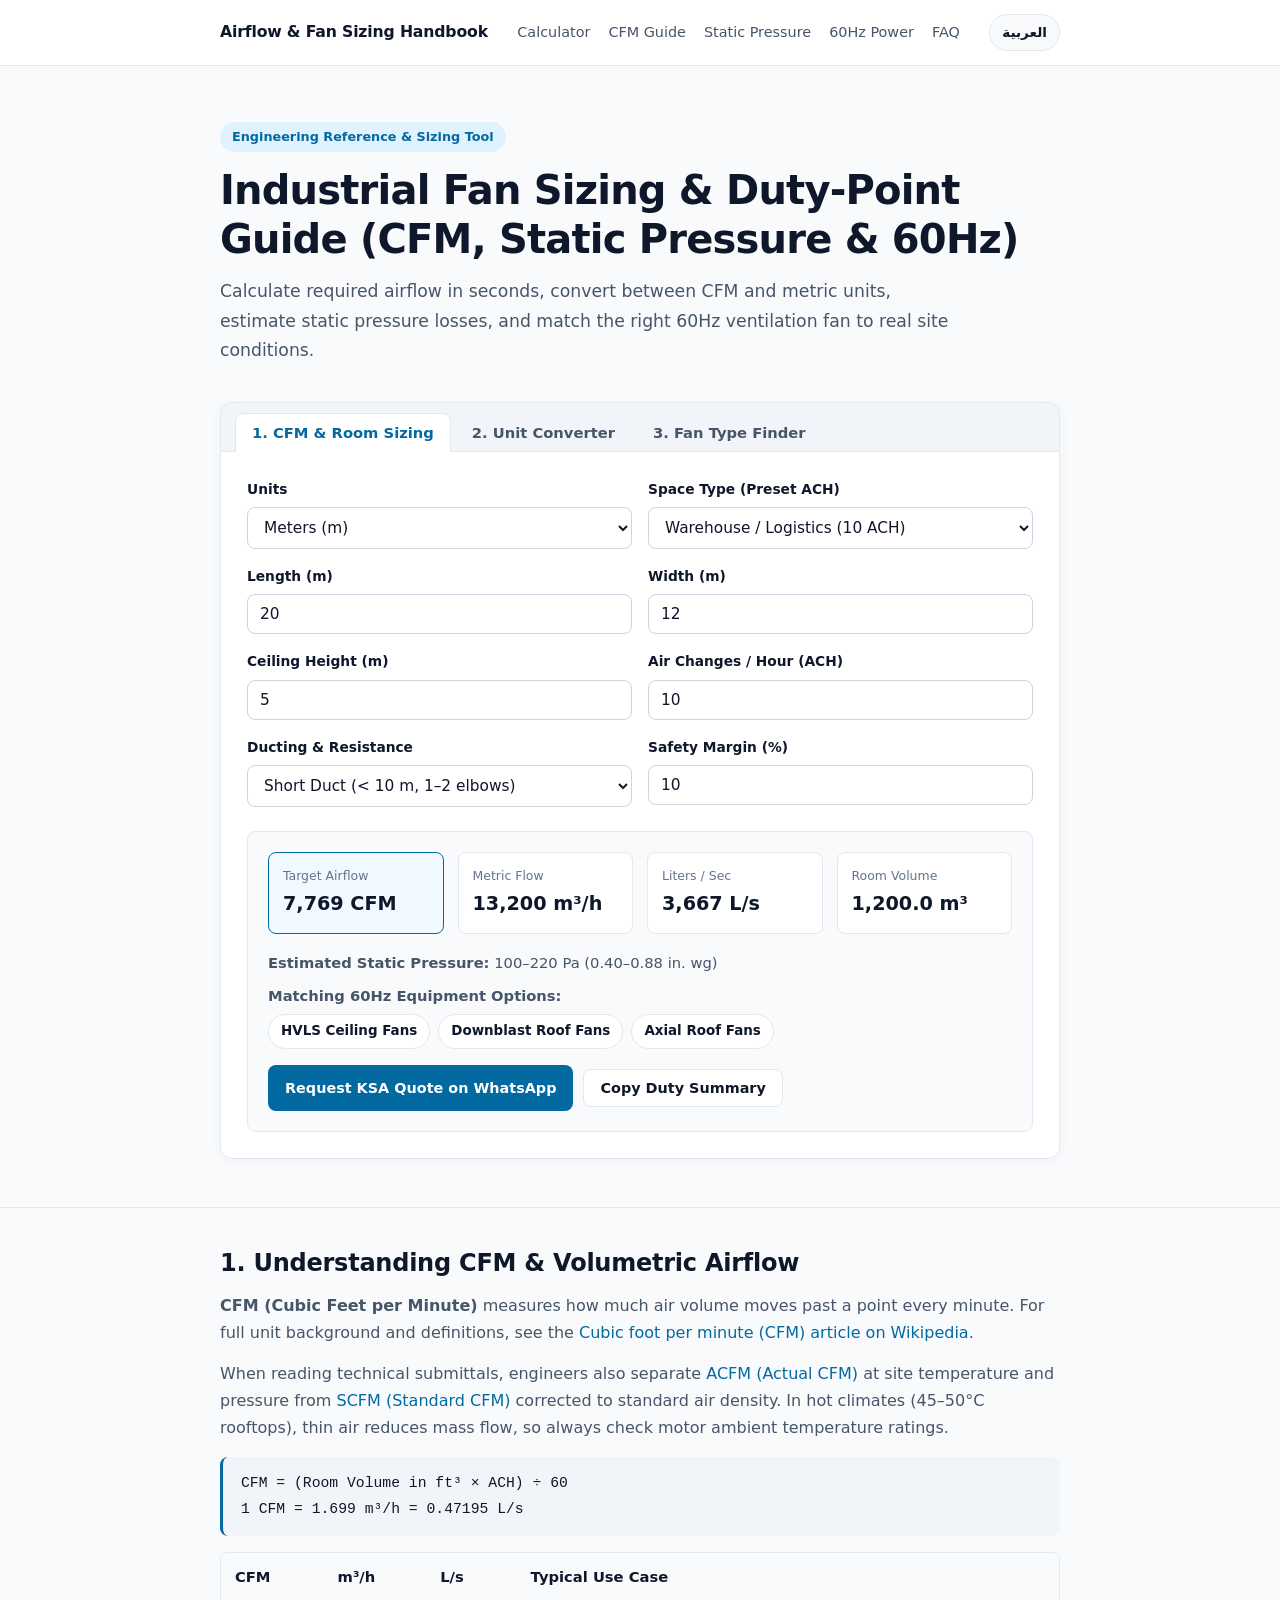
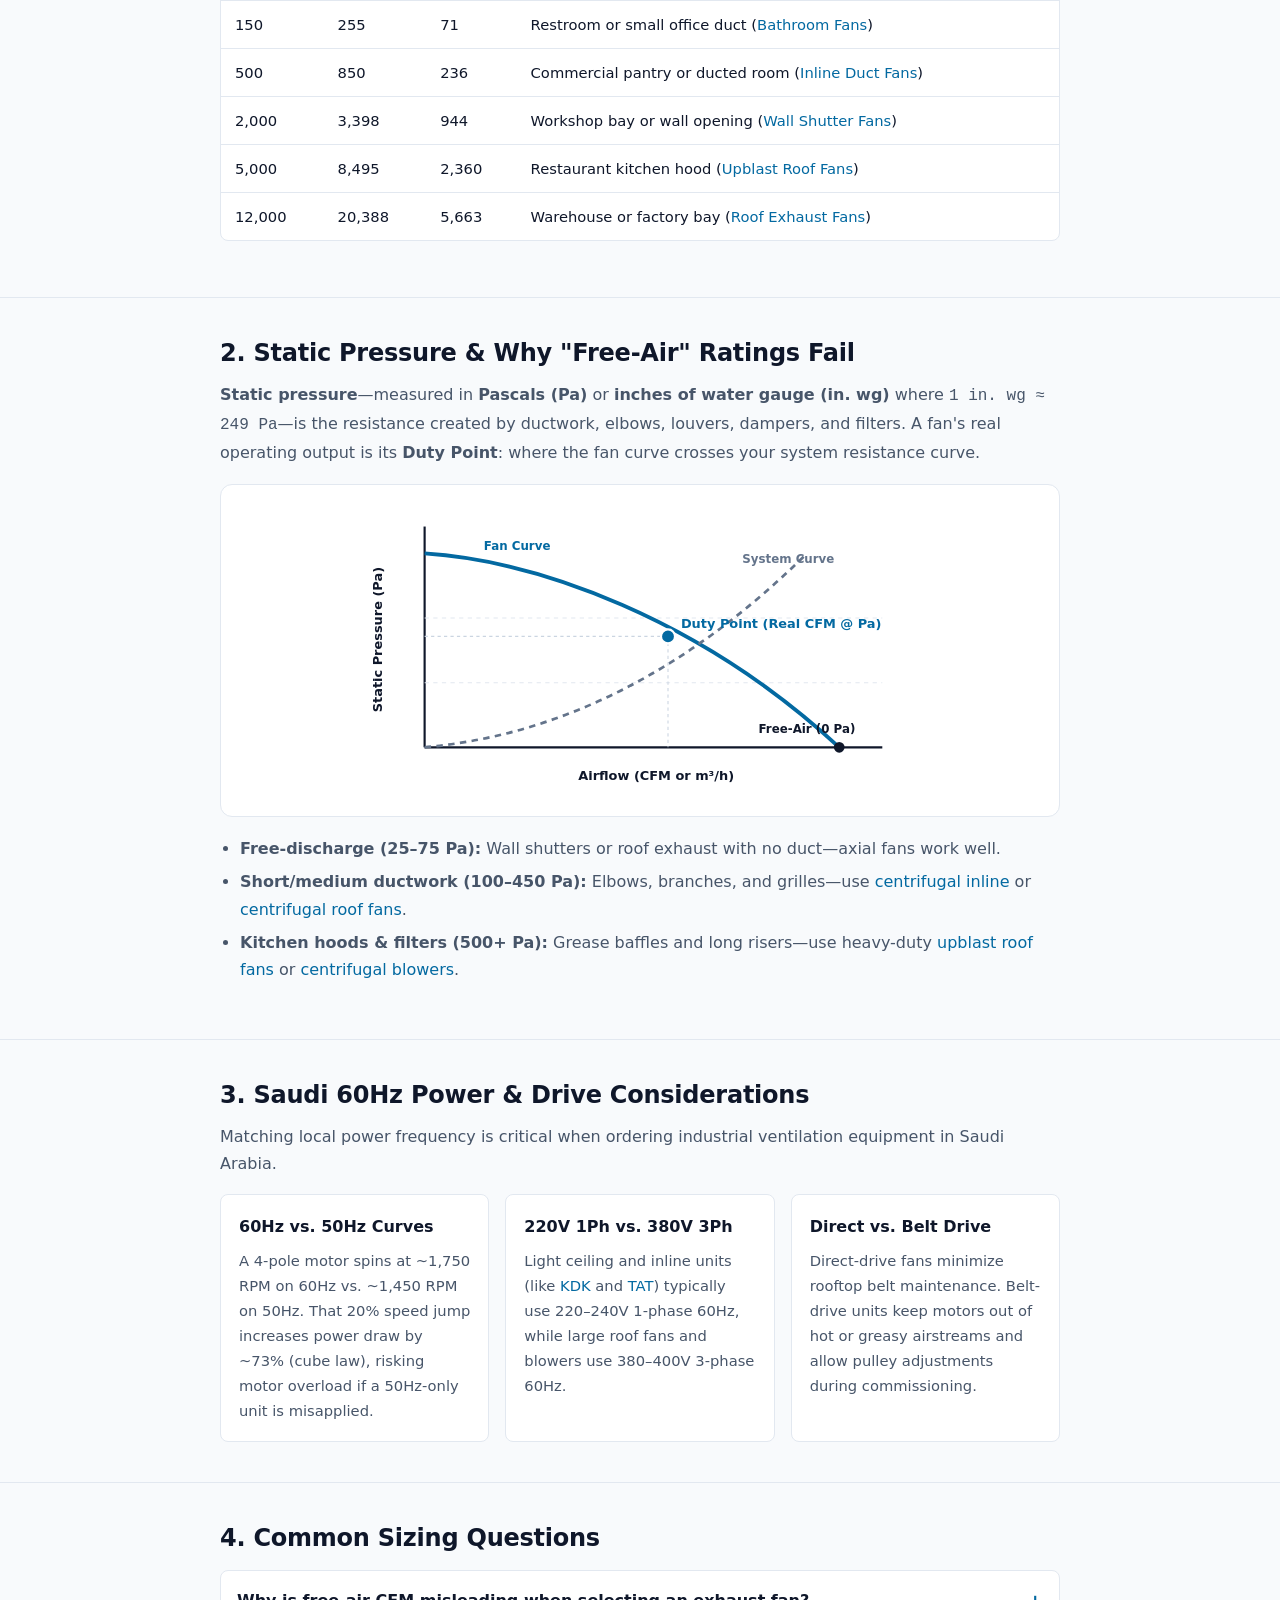
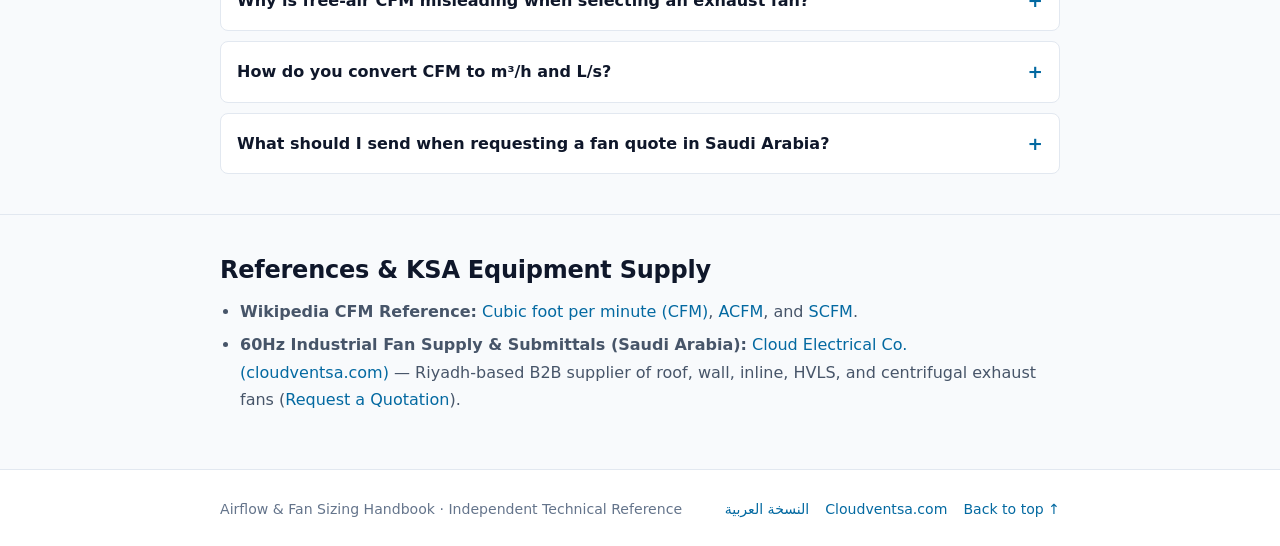
==== commit 828d194e: "Redesign: clean minimalist single-column tabbed layout without brand logo" ====
--- a/index.html
+++ b/index.html
@@ -3,11 +3,10 @@
 <head>
   <meta charset="UTF-8">
   <meta name="viewport" content="width=device-width, initial-scale=1.0">
-  <title>Industrial Fan Sizing &amp; Duty-Point Guide (CFM, Static Pressure &amp; 60Hz) | Cloud Electrical Co.</title>
-  <meta name="description" content="Practical engineering guide for MEP contractors and facility buyers in Saudi Arabia: calculate CFM, convert m³/h and L/s, account for static pressure, and size 60Hz industrial exhaust fans accurately.">
+  <title>Industrial Fan Sizing &amp; Duty-Point Guide (CFM, Static Pressure &amp; 60Hz)</title>
+  <meta name="description" content="Simple, practical CFM calculator, unit converter, and engineering guide for sizing 60Hz industrial exhaust fans by airflow and static pressure in Saudi Arabia.">
   <meta name="robots" content="index, follow">
 
-  <!-- Canonical & Hreflang for GitHub Pages -->
   <link rel="canonical" href="https://syednajafabbas.github.io/industrial-fan-sizing-guide/">
   <link rel="alternate" hreflang="en" href="https://syednajafabbas.github.io/industrial-fan-sizing-guide/">
   <link rel="alternate" hreflang="ar" href="https://syednajafabbas.github.io/industrial-fan-sizing-guide/ar/">
@@ -15,10 +14,9 @@
 
   <meta property="og:type" content="article">
   <meta property="og:title" content="Industrial Fan Sizing &amp; Duty-Point Guide (CFM, Static Pressure &amp; 60Hz)">
-  <meta property="og:description" content="Interactive CFM/ACH calculator, static pressure breakdown, and 60Hz Saudi power selection guide for industrial and commercial exhaust fans.">
+  <meta property="og:description" content="Calculate CFM, convert m³/h and L/s, estimate static pressure, and match 60Hz industrial fans to real site conditions.">
   <meta property="og:url" content="https://syednajafabbas.github.io/industrial-fan-sizing-guide/">
-  <meta property="og:image" content="https://www.cloudventsa.com/assets/brand/logo-light-640.webp">
-  <meta name="twitter:card" content="summary_large_image">
+  <meta name="twitter:card" content="summary">
 
   <link rel="stylesheet" href="./assets/styles.css">
 
@@ -27,55 +25,21 @@
     "@context": "https://schema.org",
     "@graph": [
       {
-        "@type": "Organization",
-        "@id": "https://www.cloudventsa.com/#organization",
-        "name": "Cloud Electrical Co.",
-        "legalName": "Sahab Al Kahraba Trading Establishment",
-        "url": "https://www.cloudventsa.com/",
-        "logo": "https://www.cloudventsa.com/assets/brand/logo-light-640.webp",
-        "telephone": "+966562598137",
-        "email": "sales@cloudventsa.com",
-        "taxID": "311357535300003",
-        "identifier": [
-          { "@type": "PropertyValue", "name": "Commercial Registration (CR)", "value": "1010814785" },
-          { "@type": "PropertyValue", "name": "Unified National Number", "value": "7030019405" }
-        ],
-        "address": {
-          "@type": "PostalAddress",
-          "streetAddress": "8035 Al Adel Al Waidh, Al Amal District",
-          "addressLocality": "Riyadh",
-          "postalCode": "12643",
-          "addressCountry": "SA"
-        },
-        "areaServed": {
-          "@type": "Country",
-          "name": "Saudi Arabia"
-        },
-        "sameAs": [
-          "https://www.facebook.com/cloudelectricalsa",
-          "https://www.instagram.com/cloudelectricalsa/",
-          "https://www.linkedin.com/company/cloudelectricalsa",
-          "https://pinterest.com/cloudelectricalsa/",
-          "https://x.com/cloudventsa"
-        ]
-      },
-      {
         "@type": "TechArticle",
         "headline": "Industrial Fan Sizing & Duty-Point Guide (CFM, Static Pressure & 60Hz)",
-        "description": "Engineering guide and interactive calculator for sizing industrial exhaust fans by airflow (CFM, m³/h, L/s), static pressure (Pa, in. wg), and 60Hz Saudi electrical supply.",
+        "description": "Engineering guide and interactive calculator for sizing industrial exhaust fans by airflow (CFM, m³/h, L/s), static pressure (Pa, in. wg), and 60Hz electrical supply.",
         "inLanguage": "en",
-        "publisher": { "@id": "https://www.cloudventsa.com/#organization" },
-        "about": [
-          "Cubic feet per minute (CFM)",
-          "Static pressure",
-          "Industrial ventilation",
-          "60Hz HVAC fan selection"
-        ],
+        "url": "https://syednajafabbas.github.io/industrial-fan-sizing-guide/",
         "citation": [
           "https://en.wikipedia.org/wiki/Cubic_foot",
           "https://en.wikipedia.org/wiki/Actual_cubic_feet_per_minute",
           "https://en.wikipedia.org/wiki/Standard_cubic_feet_per_minute"
-        ]
+        ],
+        "mentions": {
+          "@type": "Organization",
+          "name": "Cloud Electrical Co.",
+          "url": "https://www.cloudventsa.com/"
+        }
       },
       {
         "@type": "FAQPage",
@@ -85,7 +49,7 @@
             "name": "Why is free-air CFM misleading when selecting an exhaust fan?",
             "acceptedAnswer": {
               "@type": "Answer",
-              "text": "Free-air CFM is measured at zero static pressure (0 Pa / 0 in. wg) with no ducts, grilles, dampers, or filters attached. Once installed in a ducted system or behind louvers and grease filters, system resistance reduces actual delivered airflow. Always verify CFM at your project's required static pressure."
+              "text": "Free-air CFM is measured at zero static pressure (0 Pa) without ducts, dampers, or filters. Real duct resistance lowers airflow, so you should always verify CFM at your project's static pressure."
             }
           },
           {
@@ -93,23 +57,15 @@
             "name": "How do you convert CFM to m³/h and L/s?",
             "acceptedAnswer": {
               "@type": "Answer",
-              "text": "Multiply CFM by 1.699 to get cubic meters per hour (m³/h), or multiply CFM by 0.47195 to get liters per second (L/s). Conversely, divide m³/h by 1.699 to obtain CFM."
+              "text": "Multiply CFM by 1.699 to get m³/h, or multiply CFM by 0.47195 to get L/s. Divide m³/h by 1.699 to get CFM."
             }
           },
           {
             "@type": "Question",
-            "name": "Why does 60Hz electrical frequency in Saudi Arabia matter for fan performance?",
+            "name": "Why does 60Hz electrical frequency matter in Saudi Arabia?",
             "acceptedAnswer": {
               "@type": "Answer",
-              "text": "Saudi Arabia operates on a 60Hz power grid (typically 220-240V single-phase or 380-400V three-phase). A fan curve published at 50Hz runs at a different synchronous motor speed than at 60Hz. Running an unrated 50Hz fan at 60Hz increases RPM by ~20%, which raises power draw sharply by the cube law and can overload the motor."
-            }
-          },
-          {
-            "@type": "Question",
-            "name": "What information should contractors send for a fast fan quotation in Saudi Arabia?",
-            "acceptedAnswer": {
-              "@type": "Answer",
-              "text": "Provide required airflow (CFM or m³/h), estimated static pressure (Pa or in. wg), mounting type (roof, wall, inline duct, or floor), duct or opening dimensions, application (general air, kitchen grease, warehouse heat, or smoke), voltage/phase (220V 1Ph or 380V 3Ph 60Hz), and delivery city."
+              "text": "Saudi grids run at 60Hz (220-240V 1-phase or 380-400V 3-phase). A 50Hz-only fan run at 60Hz spins ~20% faster and draws significantly more power, which can overload the motor."
             }
           }
         ]
@@ -120,605 +76,375 @@
 </head>
 <body id="top">
 
-  <!-- Top Utility Bar -->
-  <div class="utility-bar">
-    <div class="container utility-bar__inner">
-      <div>Al Amal, Riyadh, Saudi Arabia &middot; B2B Supply Across Saudi Arabia</div>
-      <div class="utility-bar__links">
-        <a href="https://wa.me/966562598137" target="_blank" rel="noopener">Project Support</a>
-        <a href="tel:+966562598137">+966 56 259 8137</a>
-        <a href="mailto:sales@cloudventsa.com">sales@cloudventsa.com</a>
-      </div>
-    </div>
-  </div>
-
-  <!-- Main Sticky Header -->
-  <header class="site-header">
-    <div class="container site-header__inner">
-      <a class="brand-link" href="https://www.cloudventsa.com/" target="_blank" rel="noopener" aria-label="Cloud Electrical Co. Official Website">
-        <img class="brand-logo" src="https://www.cloudventsa.com/assets/brand/logo-light-640.webp" alt="Cloud Electrical Co. — We Move Air" width="180" height="44">
-      </a>
-
-      <nav class="site-nav" aria-label="Guide Sections">
-        <a href="#calculator">CFM Calculator</a>
-        <a href="#cfm-guide">CFM &amp; Conversions</a>
-        <a href="#static-pressure">Static Pressure</a>
-        <a href="#saudi-60hz">60Hz KSA Power</a>
-        <a href="#fan-selector">Fan Selector</a>
+  <header class="topbar">
+    <div class="container topbar__inner">
+      <a class="site-title" href="./">Airflow &amp; Fan Sizing Handbook</a>
+      <nav class="topbar__nav" aria-label="Sections">
+        <a href="#tools">Calculator</a>
+        <a href="#cfm">CFM Guide</a>
+        <a href="#pressure">Static Pressure</a>
+        <a href="#power">60Hz Power</a>
         <a href="#faq">FAQ</a>
       </nav>
-
-      <div class="header-actions">
-        <a class="btn btn-lang" href="./ar/" hreflang="ar" lang="ar">العربية</a>
-        <a class="btn btn-secondary" href="tel:+966562598137">Call Now</a>
-        <a class="btn btn-primary" href="https://wa.me/966562598137" target="_blank" rel="noopener">WhatsApp Sales</a>
-      </div>
+      <a class="lang-pill" href="./ar/" hreflang="ar" lang="ar">العربية</a>
     </div>
   </header>
 
   <main>
-    <!-- Hero Section -->
+    <!-- Simple, Uncrowded Hero -->
     <section class="hero">
-      <div class="container hero__grid">
-        <div>
-          <span class="badge">MEP Engineering &amp; Procurement Resource</span>
-          <h1>Industrial Fan Sizing &amp; Duty-Point Guide (CFM, Static Pressure &amp; 60Hz)</h1>
-          <p class="hero__lead">
-            Selecting an exhaust fan solely by its "free-air" label is the most common reason commercial and industrial ventilation systems underperform. Use this field guide and interactive calculator—prepared for engineers, mechanical contractors, and facility teams across Saudi Arabia—to size airflow accurately and specify a verifiable duty point.
-          </p>
-          <div class="hero__actions">
-            <a class="btn btn-primary" href="#calculator">Launch CFM &amp; Duty Calculator</a>
-            <a class="btn btn-secondary" href="https://www.cloudventsa.com/" target="_blank" rel="noopener">Browse Cloud Electrical Catalog</a>
-          </div>
-        </div>
-
-        <aside class="hero__card" aria-label="Key Sizing Rules">
-          <h2>4 Rules Before Ordering Any Industrial Fan</h2>
-          <ul>
-            <li><strong>Never buy on free-air CFM alone:</strong> Always ask for airflow at your system's actual static pressure (Pa or in. wg).</li>
-            <li><strong>Match Saudi 60Hz power:</strong> Confirm 220–240V 1-phase or 380–400V 3-phase at <strong>60Hz</strong> on the fan curve and motor nameplate.</li>
-            <li><strong>Pick impeller geometry by resistance:</strong> Axial fans handle high volume at low pressure; centrifugal blowers overcome ducting and grease filters.</li>
-            <li><strong>Include a realistic margin:</strong> Account for duct leakage, dirty filters, and future balancing dampers (typically 10–15%).</li>
-          </ul>
-        </aside>
-      </div>
-    </section>
-
-    <!-- Interactive CFM Calculator & Unit Converter -->
-    <section class="section" id="calculator">
-      <div class="container">
-        <div class="section__header">
-          <h2>Interactive CFM, Air-Change (ACH) &amp; Static Pressure Estimator</h2>
-          <p>Enter your space dimensions, select the application preset, and choose your duct configuration to estimate required airflow and static pressure band.</p>
-        </div>
-
-        <div class="calc-layout">
-          <div class="card">
-            <form class="form-grid" onsubmit="return false;">
-              <div class="form-group">
-                <label for="unitSystem">Dimension Units</label>
-                <select id="unitSystem" class="form-control">
+      <div class="container">
+        <span class="hero__eyebrow">Engineering Reference &amp; Sizing Tool</span>
+        <h1>Industrial Fan Sizing &amp; Duty-Point Guide (CFM, Static Pressure &amp; 60Hz)</h1>
+        <p>
+          Calculate required airflow in seconds, convert between CFM and metric units, estimate static pressure losses, and match the right 60Hz ventilation fan to real site conditions.
+        </p>
+      </div>
+    </section>
+
+    <!-- Single Tabbed Interactive Workspace -->
+    <section class="tool-section" id="tools">
+      <div class="container">
+        <div class="tool-card">
+          <div class="tabs" role="tablist" aria-label="Fan Sizing Tools">
+            <button id="tab-sizing" class="tab-btn" role="tab" aria-selected="true" aria-controls="panel-sizing">1. CFM &amp; Room Sizing</button>
+            <button id="tab-convert" class="tab-btn" role="tab" aria-selected="false" aria-controls="panel-convert">2. Unit Converter</button>
+            <button id="tab-finder" class="tab-btn" role="tab" aria-selected="false" aria-controls="panel-finder">3. Fan Type Finder</button>
+          </div>
+
+          <!-- Panel 1: CFM & ACH Sizing -->
+          <div id="panel-sizing" class="tab-panel" role="tabpanel" aria-labelledby="tab-sizing">
+            <div class="form-grid">
+              <div class="field">
+                <label for="unitSystem">Units</label>
+                <select id="unitSystem" class="input">
                   <option value="m" selected>Meters (m)</option>
                   <option value="ft">Feet (ft)</option>
                 </select>
               </div>
-
-              <div class="form-group">
-                <label for="appPreset">Application Preset (Typical ACH)</label>
-                <select id="appPreset" class="form-control">
+              <div class="field">
+                <label for="appPreset">Space Type (Preset ACH)</label>
+                <select id="appPreset" class="input">
                   <option value="warehouse" selected>Warehouse / Logistics (10 ACH)</option>
                   <option value="factory">Factory / Heat Workshop (18 ACH)</option>
-                  <option value="kitchen">Commercial Kitchen / Hood (30 ACH)</option>
+                  <option value="kitchen">Commercial Kitchen (30 ACH)</option>
                   <option value="washroom">Commercial Washroom (12 ACH)</option>
-                  <option value="office">Office / Retail Space (6 ACH)</option>
+                  <option value="office">Office / Retail (6 ACH)</option>
                   <option value="electrical">Electrical / Mechanical Room (20 ACH)</option>
-                  <option value="poultry">Poultry / Greenhouse Tunnel (40 ACH)</option>
-                  <option value="confined">Confined Space / Construction (25 ACH)</option>
-                </select>
-              </div>
-
-              <div class="form-group">
+                  <option value="poultry">Poultry / Greenhouse (40 ACH)</option>
+                </select>
+              </div>
+              <div class="field">
                 <label for="roomLength">Length <span data-dim-unit>(m)</span></label>
-                <input id="roomLength" type="number" class="form-control tabular" value="20" min="0.5" step="0.5">
-              </div>
-
-              <div class="form-group">
+                <input id="roomLength" type="number" class="input tabular" value="20" min="0.5" step="0.5">
+              </div>
+              <div class="field">
                 <label for="roomWidth">Width <span data-dim-unit>(m)</span></label>
-                <input id="roomWidth" type="number" class="form-control tabular" value="12" min="0.5" step="0.5">
-              </div>
-
-              <div class="form-group">
+                <input id="roomWidth" type="number" class="input tabular" value="12" min="0.5" step="0.5">
+              </div>
+              <div class="field">
                 <label for="roomHeight">Ceiling Height <span data-dim-unit>(m)</span></label>
-                <input id="roomHeight" type="number" class="form-control tabular" value="5" min="1" step="0.5">
-              </div>
-
-              <div class="form-group">
-                <label for="customAch">Air Changes per Hour (ACH)</label>
-                <input id="customAch" type="number" class="form-control tabular" value="10" min="1" max="120" step="1">
-              </div>
-
-              <div class="form-group">
-                <label for="ductType">Ducting &amp; Resistance Profile</label>
-                <select id="ductType" class="form-control">
-                  <option value="free">Free-discharge (Wall shutter / Roof curb)</option>
-                  <option value="short" selected>Short duct (&lt; 10 m, 1–2 elbows)</option>
-                  <option value="medium">Medium duct network (branches + grilles)</option>
-                  <option value="high">High static (Kitchen hood / filters / long run)</option>
-                </select>
-              </div>
-
-              <div class="form-group">
-                <label for="safetyMargin">Design / Leakage Margin (%)</label>
-                <input id="safetyMargin" type="number" class="form-control tabular" value="10" min="0" max="50" step="5">
-              </div>
-            </form>
-
-            <div class="note-box">
-              <strong>Engineering Note:</strong> ACH presets provide a preliminary volumetric estimate. Commercial kitchens (hood capture velocity), process fumes, and heat-load calculations should always be verified against ASHRAE / project MEP schedules.
-            </div>
-          </div>
-
-          <div class="results-panel" aria-live="polite">
-            <h3>Calculated Preliminary Duty Point</h3>
-            <div class="kpi-grid">
-              <div class="kpi-box kpi-box--highlight">
-                <span class="kpi-box__label">Design Airflow (CFM)</span>
-                <span id="outCfm" class="kpi-box__value tabular">—</span>
-              </div>
-              <div class="kpi-box">
-                <span class="kpi-box__label">Metric Airflow (m³/h)</span>
-                <span id="outM3h" class="kpi-box__value tabular">—</span>
-              </div>
-              <div class="kpi-box">
-                <span class="kpi-box__label">Flow Rate (L/s)</span>
-                <span id="outLs" class="kpi-box__value tabular">—</span>
-              </div>
-              <div class="kpi-box">
-                <span class="kpi-box__label">Space Volume</span>
-                <span id="outVolume" class="kpi-box__value tabular">—</span>
-              </div>
-            </div>
-
-            <div class="rec-box">
-              <strong>Estimated Static Pressure Band:</strong><br>
-              <span id="outPressure" class="tabular">—</span>
-            </div>
-
-            <div class="rec-box">
-              <strong>Recommended Cloud Electrical Categories:</strong>
-              <div id="recLinks" class="rec-links"></div>
-            </div>
-
-            <div style="display:flex; flex-wrap:wrap; gap:10px;">
-              <a id="waQuoteBtn" class="btn btn-primary" href="https://wa.me/966562598137" target="_blank" rel="noopener">Send Duty Point via WhatsApp</a>
-              <button id="copySpecBtn" type="button" class="btn btn-secondary">Copy Spec Summary</button>
-            </div>
-            <div id="copyFeedback" class="copy-feedback" role="status"></div>
-          </div>
-        </div>
-
-        <!-- Quick Unit Converter -->
-        <div class="card" style="margin-top:24px;">
-          <h3>Quick Airflow &amp; Static Pressure Unit Converter</h3>
-          <div class="grid-2">
-            <div>
-              <p style="margin-top:0; color:var(--ink-muted); font-size:0.92rem;">Type into any airflow box to convert instantaneously:</p>
-              <div class="grid-3">
-                <div class="form-group">
-                  <label for="convCfm">CFM (ft³/min)</label>
-                  <input id="convCfm" type="number" class="form-control tabular" value="1000" step="any">
+                <input id="roomHeight" type="number" class="input tabular" value="5" min="1" step="0.5">
+              </div>
+              <div class="field">
+                <label for="customAch">Air Changes / Hour (ACH)</label>
+                <input id="customAch" type="number" class="input tabular" value="10" min="1" max="120" step="1">
+              </div>
+              <div class="field">
+                <label for="ductType">Ducting &amp; Resistance</label>
+                <select id="ductType" class="input">
+                  <option value="free">Direct Wall / Roof (No Duct)</option>
+                  <option value="short" selected>Short Duct (&lt; 10 m, 1–2 elbows)</option>
+                  <option value="medium">Medium Duct Network + Dampers</option>
+                  <option value="high">High Static (Kitchen Hood / Filters)</option>
+                </select>
+              </div>
+              <div class="field">
+                <label for="safetyMargin">Safety Margin (%)</label>
+                <input id="safetyMargin" type="number" class="input tabular" value="10" min="0" max="50" step="5">
+              </div>
+            </div>
+
+            <div class="result-strip" aria-live="polite">
+              <div class="result-metrics">
+                <div class="metric metric--primary">
+                  <span class="metric__label">Target Airflow</span>
+                  <span id="outCfm" class="metric__value tabular">—</span>
                 </div>
-                <div class="form-group">
-                  <label for="convM3h">m³/h</label>
-                  <input id="convM3h" type="number" class="form-control tabular" value="1699.0" step="any">
+                <div class="metric">
+                  <span class="metric__label">Metric Flow</span>
+                  <span id="outM3h" class="metric__value tabular">—</span>
                 </div>
-                <div class="form-group">
-                  <label for="convLs">L/s</label>
-                  <input id="convLs" type="number" class="form-control tabular" value="471.9" step="any">
+                <div class="metric">
+                  <span class="metric__label">Liters / Sec</span>
+                  <span id="outLs" class="metric__value tabular">—</span>
                 </div>
-              </div>
-            </div>
-            <div>
-              <p style="margin-top:0; color:var(--ink-muted); font-size:0.92rem;">Type into either static pressure box to convert:</p>
-              <div class="grid-2">
-                <div class="form-group">
-                  <label for="convPa">Pascals (Pa)</label>
-                  <input id="convPa" type="number" class="form-control tabular" value="250" step="any">
+                <div class="metric">
+                  <span class="metric__label">Room Volume</span>
+                  <span id="outVolume" class="metric__value tabular">—</span>
                 </div>
-                <div class="form-group">
-                  <label for="convInwg">Inches Water Gauge (in. wg)</label>
-                  <input id="convInwg" type="number" class="form-control tabular" value="1.00" step="any">
+              </div>
+
+              <div class="result-meta">
+                <div><strong>Estimated Static Pressure:</strong> <span id="outPressure" class="tabular">—</span></div>
+                <div>
+                  <strong>Matching 60Hz Equipment Options:</strong>
+                  <div id="recLinks" class="chip-row"></div>
                 </div>
               </div>
-            </div>
-          </div>
-        </div>
-      </div>
-    </section>
-
-    <!-- Understanding CFM & Conversions -->
-    <section class="section section--alt" id="cfm-guide">
-      <div class="container">
-        <div class="section__header">
-          <h2>What Is CFM and How Do You Size It Properly?</h2>
-          <p>Understanding volumetric flow rate, standard vs. actual airflow, and exact metric conversions used in Saudi MEP schedules.</p>
-        </div>
-
-        <div class="grid-2">
-          <div class="card">
-            <h3>CFM Definition &amp; Wikipedia Reference</h3>
-            <p>
-              <strong>CFM (Cubic Feet per Minute)</strong> is a non-metric unit of volumetric flow rate representing the volume of air (in cubic feet) moving past a cross-section every minute. For the underlying definition and unit background, refer to the
-              <a href="https://en.wikipedia.org/wiki/Cubic_foot" target="_blank" rel="noopener noreferrer">Cubic foot per minute (CFM) reference on Wikipedia</a>.
-            </p>
-            <p>
-              In industrial ventilation, engineers also distinguish between
-              <a href="https://en.wikipedia.org/wiki/Actual_cubic_feet_per_minute" target="_blank" rel="noopener noreferrer">ACFM (Actual Cubic Feet per Minute)</a>
-              at real site temperature and pressure versus
-              <a href="https://en.wikipedia.org/wiki/Standard_cubic_feet_per_minute" target="_blank" rel="noopener noreferrer">SCFM (Standard Cubic Feet per Minute)</a>
-              normalized to standard air density (1.2 kg/m³ at 20°C and sea level). In hot Saudi ambient environments (45–50°C on rooftops), air density drops—affecting mass flow and motor cooling—so always review manufacturer temperature limits.
-            </p>
-            <div class="formula-bar">
-              CFM = (Room Volume in ft³ &times; ACH) &divide; 60<br>
-              m&sup3;/h = Room Volume in m&sup3; &times; ACH<br>
-              1 CFM = 1.699 m&sup3;/h = 0.47195 L/s
-            </div>
-          </div>
-
-          <div class="card">
-            <h3>Quick Conversion Reference Table</h3>
-            <div class="table-wrap">
-              <table>
-                <thead>
-                  <tr>
-                    <th>CFM (ft³/min)</th>
-                    <th>m³/h</th>
-                    <th>L/s</th>
-                    <th>Typical Application</th>
-                  </tr>
-                </thead>
-                <tbody class="tabular">
-                  <tr>
-                    <td>150 CFM</td>
-                    <td>255 m³/h</td>
-                    <td>71 L/s</td>
-                    <td>Single washroom / small office duct (<a href="https://www.cloudventsa.com/bathroom-exhaust-fan" target="_blank" rel="noopener">Bathroom</a> / <a href="https://www.cloudventsa.com/kdk-exhaust-fan" target="_blank" rel="noopener">KDK</a>)</td>
-                  </tr>
-                  <tr>
-                    <td>500 CFM</td>
-                    <td>850 m³/h</td>
-                    <td>236 L/s</td>
-                    <td>Commercial pantry or ducted room (<a href="https://www.cloudventsa.com/inline-fan" target="_blank" rel="noopener">Inline Duct</a>)</td>
-                  </tr>
-                  <tr>
-                    <td>2,000 CFM</td>
-                    <td>3,398 m³/h</td>
-                    <td>944 L/s</td>
-                    <td>Workshop bay or small kitchen hood (<a href="https://www.cloudventsa.com/wall-mounted-fan" target="_blank" rel="noopener">Wall Shutter</a>)</td>
-                  </tr>
-                  <tr>
-                    <td>5,000 CFM</td>
-                    <td>8,495 m³/h</td>
-                    <td>2,360 L/s</td>
-                    <td>Restaurant kitchen hood (<a href="https://www.cloudventsa.com/roof-fan/upblast-roof-fan" target="_blank" rel="noopener">RCU Upblast Roof Fan</a>)</td>
-                  </tr>
-                  <tr>
-                    <td>12,000 CFM</td>
-                    <td>20,388 m³/h</td>
-                    <td>5,663 L/s</td>
-                    <td>Industrial factory / warehouse roof (<a href="https://www.cloudventsa.com/roof-fan/downblast-roof-fan" target="_blank" rel="noopener">RCD</a> / <a href="https://www.cloudventsa.com/roof-fan/axial-roof-fan" target="_blank" rel="noopener">DWT</a>)</td>
-                  </tr>
-                </tbody>
-              </table>
-            </div>
-          </div>
-        </div>
-      </div>
-    </section>
-
-    <!-- Static Pressure & Duty Point -->
-    <section class="section" id="static-pressure">
-      <div class="container">
-        <div class="section__header">
-          <h2>Static Pressure &amp; The Fan Duty Point</h2>
-          <p>Why two fans with the same "maximum CFM" perform completely differently once connected to ductwork, louvers, or grease filters.</p>
-        </div>
-
-        <div class="grid-2">
-          <div class="diagram-wrap">
-            <h3 style="margin-top:0;">Fan Curve vs. System Resistance Curve</h3>
-            <svg viewBox="0 0 520 300" role="img" aria-label="Graph showing Fan Curve intersecting System Resistance Curve at the Duty Point versus Free-Air CFM" style="width:100%; height:auto; display:block;">
-              <rect x="0" y="0" width="520" height="300" fill="#ffffff"/>
-              <!-- Axes -->
-              <line x1="60" y1="250" x2="490" y2="250" stroke="#0f172a" stroke-width="2"/>
-              <line x1="60" y1="25" x2="60" y2="250" stroke="#0f172a" stroke-width="2"/>
-              <!-- Grid -->
-              <line x1="60" y1="190" x2="490" y2="190" stroke="#e2e8f0" stroke-dasharray="4 4"/>
-              <line x1="60" y1="130" x2="490" y2="130" stroke="#e2e8f0" stroke-dasharray="4 4"/>
-              <line x1="60" y1="70" x2="490" y2="70" stroke="#e2e8f0" stroke-dasharray="4 4"/>
-              <!-- Fan Curve (Red) -->
-              <path d="M 60 55 C 165 62, 315 118, 445 250" fill="none" stroke="#d9251d" stroke-width="3.5"/>
-              <!-- System Resistance Curve (Slate) -->
-              <path d="M 60 250 Q 250 232, 415 55" fill="none" stroke="#0f172a" stroke-width="3" stroke-dasharray="7 5"/>
-              <!-- Duty Point Intersection (~286, 137) -->
-              <line x1="286" y1="137" x2="286" y2="250" stroke="#94a3b8" stroke-dasharray="3 3"/>
-              <line x1="60" y1="137" x2="286" y2="137" stroke="#94a3b8" stroke-dasharray="3 3"/>
-              <circle cx="286" cy="137" r="7" fill="#d9251d" stroke="#ffffff" stroke-width="2"/>
-              <!-- Free-Air Point -->
-              <circle cx="445" cy="250" r="6" fill="#0f172a"/>
-              <!-- Labels -->
-              <text x="275" y="280" text-anchor="middle" font-size="13" fill="#0f172a" font-weight="600">Airflow (CFM or m³/h)</text>
-              <text x="22" y="140" text-anchor="middle" font-size="13" fill="#0f172a" font-weight="600" transform="rotate(-90 22 140)">Static Pressure (Pa / in. wg)</text>
-              <text x="298" y="128" font-size="12" fill="#d9251d" font-weight="700">Actual Duty Point</text>
-              <text x="298" y="144" font-size="11" fill="#475569">(Real CFM @ Static Pressure)</text>
-              <text x="415" y="236" text-anchor="middle" font-size="11" fill="#0f172a" font-weight="700">Free-Air (0 Pa)</text>
-              <text x="125" y="50" font-size="12" fill="#d9251d" font-weight="600">Fan Performance Curve</text>
-              <text x="348" y="62" font-size="11" fill="#0f172a" font-weight="600">System Curve (&Delta;P &prop; Q&sup2;)</text>
-            </svg>
-          </div>
-
-          <div class="card">
-            <h3>Where Static Pressure Loss Comes From</h3>
-            <p>
-              <strong>Static pressure</strong> is the resistance a fan must push or pull against, measured in <strong>Pascals (Pa)</strong> or <strong>inches of water gauge (in. wg)</strong> where <code>1 in. wg &approx; 249 Pa</code>. As ductwork gets longer or narrower, system resistance climbs with the <em>square</em> of airflow.
-            </p>
-            <ul>
-              <li><strong>Wall shutters &amp; backdraft dampers:</strong> typically add 20–50 Pa.</li>
-              <li><strong>Straight galvanized ducting:</strong> ~1–3 Pa per meter at typical velocities (6–10 m/s).</li>
-              <li><strong>90&deg; elbows, transitions &amp; weather hoods:</strong> 25–75 Pa per fitting depending on radius.</li>
-              <li><strong>Baffle grease filters &amp; kitchen hoods:</strong> 125–300+ Pa (increasing as grease builds up).</li>
-              <li><strong>Bag / HEPA / pre-filters:</strong> 100–400+ Pa between clean and dirty conditions.</li>
-            </ul>
-            <p style="margin-bottom:0;">
-              For ducted runs above 150 Pa, choose backward-curved centrifugal units like the
-              <a href="https://www.cloudventsa.com/roof-fan/centrifugal-roof-fan" target="_blank" rel="noopener">RC-A Centrifugal Roof Fan</a>,
-              <a href="https://www.cloudventsa.com/inline-fan/centrifugal-box-inline-fan" target="_blank" rel="noopener">CHA Centrifugal Box Inline Fan</a>, or
-              <a href="https://www.cloudventsa.com/centrifugal-blower" target="_blank" rel="noopener">DE / CBA Centrifugal Blowers</a>.
-            </p>
-          </div>
-        </div>
-      </div>
-    </section>
-
-    <!-- 60Hz Saudi Power & Drive Selection -->
-    <section class="section section--alt" id="saudi-60hz">
-      <div class="container">
-        <div class="section__header">
-          <h2>60Hz Electrical Supply &amp; Drive Selection in Saudi Arabia</h2>
-          <p>Avoiding motor overloads and curve mismatches when specifying industrial fans on KSA commercial and industrial grids.</p>
-        </div>
-
-        <div class="grid-3">
-          <div class="card">
-            <h3>1. Frequency (60Hz vs. 50Hz)</h3>
-            <p>
-              Saudi Arabia uses <strong>60Hz</strong> utility power. Because induction motor speed scales with frequency, a 4-pole motor runs near ~1,750 RPM at 60Hz versus ~1,450 RPM at 50Hz. By the fan affinity laws, a 20% speed jump increases airflow by 20%, static pressure by 44%, and <strong>brake horsepower by ~73%</strong>. Never install a 50Hz-only fan directly on 60Hz without factory 60Hz curve verification.
-            </p>
-          </div>
-
-          <div class="card">
-            <h3>2. Voltage &amp; Phase in KSA</h3>
-            <p>
-              Standard Saudi commercial/industrial supplies are <strong>220–240V Single-Phase (1Ph, 60Hz)</strong> for smaller ceiling, inline, and light wall fans (such as <a href="https://www.cloudventsa.com/kdk-exhaust-fan" target="_blank" rel="noopener">KDK</a> and <a href="https://www.cloudventsa.com/tat-exhaust-fan" target="_blank" rel="noopener">TAT</a>), and <strong>380–400V Three-Phase (3Ph, 60Hz)</strong> for larger roof exhaust fans, industrial blowers, and high-static units.
-            </p>
-          </div>
-
-          <div class="card">
-            <h3>3. Direct-Drive vs. Belt-Drive</h3>
-            <p>
-              <strong>Direct-drive fans</strong> have fewer wear parts (no belts or pulleys to tension in high rooftop heat) and pair cleanly with VFDs/speed controllers where rated. <strong>Belt-drive units</strong> allow pulley ratio changes to fine-tune CFM during Testing &amp; Commissioning (T&amp;C) and keep the motor out of hot or greasy airstreams.
-            </p>
-          </div>
-        </div>
-      </div>
-    </section>
-
-    <!-- Interactive Fan Type Selector -->
-    <section class="section" id="fan-selector">
-      <div class="container">
-        <div class="section__header">
-          <h2>Interactive Duty-Point Fan Type Selector</h2>
-          <p>Narrow down the right industrial or commercial fan series from Cloud Electrical Co. based on mounting, airstream condition, and Saudi power supply.</p>
-        </div>
-
-        <div class="calc-layout">
-          <div class="card">
+
+              <div class="tool-actions">
+                <a id="waQuoteBtn" class="btn btn--primary" href="https://wa.me/966562598137" target="_blank" rel="noopener">Request KSA Quote on WhatsApp</a>
+                <button id="copySpecBtn" type="button" class="btn btn--ghost">Copy Duty Summary</button>
+                <span id="copyFeedback" class="copy-note" role="status"></span>
+              </div>
+            </div>
+          </div>
+
+          <!-- Panel 2: Quick Unit Converter -->
+          <div id="panel-convert" class="tab-panel" role="tabpanel" aria-labelledby="tab-convert" hidden>
+            <p style="margin-top:0; color:var(--ink-muted);">Type a value into any field to convert airflow or static pressure immediately.</p>
+            <h3 style="margin-top:12px;">Airflow Conversion</h3>
+            <div class="form-grid--3">
+              <div class="field">
+                <label for="convCfm">CFM (ft³/min)</label>
+                <input id="convCfm" type="number" class="input tabular" value="1000" step="any">
+              </div>
+              <div class="field">
+                <label for="convM3h">Cubic Meters / Hour (m³/h)</label>
+                <input id="convM3h" type="number" class="input tabular" value="1699.0" step="any">
+              </div>
+              <div class="field">
+                <label for="convLs">Liters / Second (L/s)</label>
+                <input id="convLs" type="number" class="input tabular" value="471.9" step="any">
+              </div>
+            </div>
+
+            <h3 style="margin-top:24px;">Static Pressure Conversion</h3>
             <div class="form-grid">
-              <div class="form-group form-group--full">
-                <label for="selMount">1. Installation / Mounting Location</label>
-                <select id="selMount" class="form-control">
-                  <option value="roof" selected>Rooftop Curb Exhaust</option>
+              <div class="field">
+                <label for="convPa">Pascals (Pa)</label>
+                <input id="convPa" type="number" class="input tabular" value="250" step="any">
+              </div>
+              <div class="field">
+                <label for="convInwg">Inches Water Gauge (in. wg)</label>
+                <input id="convInwg" type="number" class="input tabular" value="1.00" step="any">
+              </div>
+            </div>
+          </div>
+
+          <!-- Panel 3: Fan Type Finder -->
+          <div id="panel-finder" class="tab-panel" role="tabpanel" aria-labelledby="tab-finder" hidden>
+            <div class="form-grid">
+              <div class="field field--full">
+                <label for="selMount">Mounting Location</label>
+                <select id="selMount" class="input">
+                  <option value="roof" selected>Rooftop Curb</option>
                   <option value="wall">Exterior Wall Opening</option>
-                  <option value="inline">Inside Ductwork (Ceiling Void / Plant Room)</option>
+                  <option value="inline">Inside Ductwork</option>
                   <option value="ceiling">Ceiling Grid / High-Bay Overhead</option>
-                  <option value="industrial">Floor / Skid High-Static Process Duct</option>
-                  <option value="portable">Mobile / Temporary Confined Space</option>
-                </select>
-              </div>
-
-              <div class="form-group">
-                <label for="selEnv">2. Airstream &amp; Resistance</label>
-                <select id="selEnv" class="form-control">
+                  <option value="industrial">Floor / High-Static Process Duct</option>
+                  <option value="portable">Mobile / Confined Space</option>
+                </select>
+              </div>
+              <div class="field">
+                <label for="selEnv">Airstream &amp; Resistance</label>
+                <select id="selEnv" class="input">
                   <option value="general" selected>Clean / General Exhaust</option>
                   <option value="highstatic">Ducted / High Static Pressure</option>
-                  <option value="grease">Commercial Kitchen Grease / Vapors</option>
+                  <option value="grease">Commercial Kitchen Grease</option>
                   <option value="dust">Warehouse Heat / Dust / Poultry</option>
                   <option value="smoke">High-Temp / Smoke Extraction</option>
                 </select>
               </div>
-
-              <div class="form-group">
-                <label for="selPower">3. Available Power Supply (KSA 60Hz)</label>
-                <select id="selPower" class="form-control">
+              <div class="field">
+                <label for="selPower">Power Supply (KSA 60Hz)</label>
+                <select id="selPower" class="input">
                   <option value="3ph" selected>380–400V, 3-Phase, 60Hz</option>
                   <option value="1ph">220–240V, 1-Phase, 60Hz</option>
                 </select>
               </div>
             </div>
-          </div>
-
-          <div class="results-panel" aria-live="polite">
-            <h3>Recommended Series</h3>
-            <div class="rec-box">
-              <strong id="selTitle" style="font-size:1.08rem; color:#fca5a5;">—</strong>
-              <p id="selDesc" style="margin:8px 0 0; color:#cbd5e1;">—</p>
-            </div>
-            <a id="selLink" class="btn btn-primary" href="https://www.cloudventsa.com/roof-fan" target="_blank" rel="noopener">View Matching Models on Cloudventsa &rarr;</a>
-          </div>
-        </div>
-      </div>
-    </section>
-
-    <!-- Submittal & BOQ Checklist -->
-    <section class="section section--alt" id="checklist">
-      <div class="container">
-        <div class="section__header">
-          <h2>MEP Submittal &amp; RFQ Checklist for Fast Quotations</h2>
-          <p>Include these 6 items when requesting datasheets, fan curves, or pricing from Cloud Electrical Co. in Riyadh.</p>
-        </div>
-
-        <div class="grid-3">
-          <div class="card">
-            <h3>1. Required Airflow</h3>
-            <p>State target airflow in <strong>CFM</strong> or <strong>m³/h</strong> (or room dimensions + ACH if you need duty sizing verification).</p>
-          </div>
-          <div class="card">
-            <h3>2. External Static Pressure</h3>
-            <p>Provide static pressure in <strong>Pa</strong> or <strong>in. wg</strong>, or share duct length, bends, louvers, and filter stages.</p>
-          </div>
-          <div class="card">
-            <h3>3. Application &amp; Airstream</h3>
-            <p>Clarify whether air is ambient/clean, hot warehouse air, commercial kitchen grease, washroom moisture, or smoke extraction.</p>
-          </div>
-          <div class="card">
-            <h3>4. Mounting &amp; Opening Size</h3>
-            <p>Specify roof curb, wall opening (mm/inch), circular/rectangular duct diameter, or ceiling tile cutout.</p>
-          </div>
-          <div class="card">
-            <h3>5. Electrical Rating (60Hz)</h3>
-            <p>Confirm 220–240V 1-Phase or 380–400V 3-Phase at <strong>60Hz</strong>, plus any IP/explosion-proof or VFD requirements.</p>
-          </div>
-          <div class="card">
-            <h3>6. Quantity &amp; KSA City</h3>
-            <p>Share BOQ quantity and site location (Riyadh, Jeddah, Dammam, Khobar, Jubail, Yanbu, Makkah, Madinah, or regional site).</p>
-          </div>
-        </div>
-
-        <div class="info-box">
-          <strong>Need Technical Submittals or BOQ Pricing?</strong> Send your fan schedule directly to Cloud Electrical Co. via
-          <a href="https://www.cloudventsa.com/contact" target="_blank" rel="noopener">our online contact form</a>,
-          <a href="https://wa.me/966562598137" target="_blank" rel="noopener">WhatsApp Sales (+966 56 259 8137)</a>, or email <a href="mailto:sales@cloudventsa.com">sales@cloudventsa.com</a>.
-        </div>
-      </div>
-    </section>
-
-    <!-- FAQ Section -->
-    <section class="section" id="faq">
-      <div class="container">
-        <div class="section__header">
-          <h2>Frequently Asked Questions on Fan Sizing</h2>
-        </div>
-
-        <div class="faq-list">
-          <details class="faq-item" open>
+
+            <div class="result-strip" aria-live="polite">
+              <strong id="selTitle" style="display:block; font-size:1.05rem; margin-bottom:6px;">—</strong>
+              <p id="selDesc" style="margin:0 0 14px; color:var(--ink-muted);">—</p>
+              <a id="selLink" class="btn btn--primary" href="https://www.cloudventsa.com/roof-fan" target="_blank" rel="noopener">View Suitable Models &rarr;</a>
+            </div>
+          </div>
+        </div>
+      </div>
+    </section>
+
+    <!-- Section 1: CFM & Wikipedia Reference -->
+    <section class="guide-section" id="cfm">
+      <div class="container">
+        <h2>1. Understanding CFM &amp; Volumetric Airflow</h2>
+        <p>
+          <strong>CFM (Cubic Feet per Minute)</strong> measures how much air volume moves past a point every minute. For full unit background and definitions, see the
+          <a href="https://en.wikipedia.org/wiki/Cubic_foot" target="_blank" rel="noopener noreferrer">Cubic foot per minute (CFM) article on Wikipedia</a>.
+        </p>
+        <p>
+          When reading technical submittals, engineers also separate
+          <a href="https://en.wikipedia.org/wiki/Actual_cubic_feet_per_minute" target="_blank" rel="noopener noreferrer">ACFM (Actual CFM)</a>
+          at site temperature and pressure from
+          <a href="https://en.wikipedia.org/wiki/Standard_cubic_feet_per_minute" target="_blank" rel="noopener noreferrer">SCFM (Standard CFM)</a>
+          corrected to standard air density. In hot climates (45–50&deg;C rooftops), thin air reduces mass flow, so always check motor ambient temperature ratings.
+        </p>
+
+        <div class="formula-box">
+          CFM = (Room Volume in ft&sup3; &times; ACH) &divide; 60<br>
+          1 CFM = 1.699 m&sup3;/h = 0.47195 L/s
+        </div>
+
+        <div class="table-card">
+          <table>
+            <thead>
+              <tr>
+                <th>CFM</th>
+                <th>m&sup3;/h</th>
+                <th>L/s</th>
+                <th>Typical Use Case</th>
+              </tr>
+            </thead>
+            <tbody class="tabular">
+              <tr>
+                <td>150</td>
+                <td>255</td>
+                <td>71</td>
+                <td>Restroom or small office duct (<a href="https://www.cloudventsa.com/bathroom-exhaust-fan" target="_blank" rel="noopener">Bathroom Fans</a>)</td>
+              </tr>
+              <tr>
+                <td>500</td>
+                <td>850</td>
+                <td>236</td>
+                <td>Commercial pantry or ducted room (<a href="https://www.cloudventsa.com/inline-fan" target="_blank" rel="noopener">Inline Duct Fans</a>)</td>
+              </tr>
+              <tr>
+                <td>2,000</td>
+                <td>3,398</td>
+                <td>944</td>
+                <td>Workshop bay or wall opening (<a href="https://www.cloudventsa.com/wall-mounted-fan" target="_blank" rel="noopener">Wall Shutter Fans</a>)</td>
+              </tr>
+              <tr>
+                <td>5,000</td>
+                <td>8,495</td>
+                <td>2,360</td>
+                <td>Restaurant kitchen hood (<a href="https://www.cloudventsa.com/roof-fan/upblast-roof-fan" target="_blank" rel="noopener">Upblast Roof Fans</a>)</td>
+              </tr>
+              <tr>
+                <td>12,000</td>
+                <td>20,388</td>
+                <td>5,663</td>
+                <td>Warehouse or factory bay (<a href="https://www.cloudventsa.com/roof-fan/downblast-roof-fan" target="_blank" rel="noopener">Roof Exhaust Fans</a>)</td>
+              </tr>
+            </tbody>
+          </table>
+        </div>
+      </div>
+    </section>
+
+    <!-- Section 2: Static Pressure -->
+    <section class="guide-section" id="pressure">
+      <div class="container">
+        <h2>2. Static Pressure &amp; Why "Free-Air" Ratings Fail</h2>
+        <p>
+          <strong>Static pressure</strong>—measured in <strong>Pascals (Pa)</strong> or <strong>inches of water gauge (in. wg)</strong> where <code>1 in. wg &approx; 249 Pa</code>—is the resistance created by ductwork, elbows, louvers, dampers, and filters. A fan's real operating output is its <strong>Duty Point</strong>: where the fan curve crosses your system resistance curve.
+        </p>
+
+        <div class="diagram-card">
+          <svg viewBox="0 0 520 270" role="img" aria-label="Fan Performance Curve crossing System Resistance Curve at the Duty Point" style="width:100%; max-width:560px; height:auto; display:block; margin-inline:auto;">
+            <rect x="0" y="0" width="520" height="270" fill="#ffffff"/>
+            <line x1="60" y1="225" x2="485" y2="225" stroke="#0f172a" stroke-width="2"/>
+            <line x1="60" y1="20" x2="60" y2="225" stroke="#0f172a" stroke-width="2"/>
+            <line x1="60" y1="165" x2="485" y2="165" stroke="#e2e8f0" stroke-dasharray="4 4"/>
+            <line x1="60" y1="105" x2="485" y2="105" stroke="#e2e8f0" stroke-dasharray="4 4"/>
+            <path d="M 60 45 C 165 52, 315 105, 445 225" fill="none" stroke="#0369a1" stroke-width="3.5"/>
+            <path d="M 60 225 Q 250 208, 415 45" fill="none" stroke="#64748b" stroke-width="2.5" stroke-dasharray="6 5"/>
+            <line x1="286" y1="122" x2="286" y2="225" stroke="#cbd5e1" stroke-dasharray="3 3"/>
+            <line x1="60" y1="122" x2="286" y2="122" stroke="#cbd5e1" stroke-dasharray="3 3"/>
+            <circle cx="286" cy="122" r="6.5" fill="#0369a1" stroke="#ffffff" stroke-width="2"/>
+            <circle cx="445" cy="225" r="5" fill="#0f172a"/>
+            <text x="275" y="255" text-anchor="middle" font-size="12" fill="#0f172a" font-weight="600">Airflow (CFM or m&sup3;/h)</text>
+            <text x="20" y="125" text-anchor="middle" font-size="12" fill="#0f172a" font-weight="600" transform="rotate(-90 20 125)">Static Pressure (Pa)</text>
+            <text x="298" y="114" font-size="12" fill="#0369a1" font-weight="700">Duty Point (Real CFM @ Pa)</text>
+            <text x="415" y="212" text-anchor="middle" font-size="11" fill="#0f172a" font-weight="600">Free-Air (0 Pa)</text>
+            <text x="115" y="42" font-size="11" fill="#0369a1" font-weight="600">Fan Curve</text>
+            <text x="355" y="54" font-size="11" fill="#64748b" font-weight="600">System Curve</text>
+          </svg>
+        </div>
+
+        <ul>
+          <li><strong>Free-discharge (25–75 Pa):</strong> Wall shutters or roof exhaust with no duct—axial fans work well.</li>
+          <li><strong>Short/medium ductwork (100–450 Pa):</strong> Elbows, branches, and grilles—use <a href="https://www.cloudventsa.com/inline-fan" target="_blank" rel="noopener">centrifugal inline</a> or <a href="https://www.cloudventsa.com/roof-fan/centrifugal-roof-fan" target="_blank" rel="noopener">centrifugal roof fans</a>.</li>
+          <li><strong>Kitchen hoods &amp; filters (500+ Pa):</strong> Grease baffles and long risers—use heavy-duty <a href="https://www.cloudventsa.com/roof-fan/upblast-roof-fan" target="_blank" rel="noopener">upblast roof fans</a> or <a href="https://www.cloudventsa.com/centrifugal-blower" target="_blank" rel="noopener">centrifugal blowers</a>.</li>
+        </ul>
+      </div>
+    </section>
+
+    <!-- Section 3: 60Hz Saudi Power -->
+    <section class="guide-section" id="power">
+      <div class="container">
+        <h2>3. Saudi 60Hz Power &amp; Drive Considerations</h2>
+        <p>Matching local power frequency is critical when ordering industrial ventilation equipment in Saudi Arabia.</p>
+
+        <div class="clean-cards">
+          <div class="mini-card">
+            <h3>60Hz vs. 50Hz Curves</h3>
+            <p>A 4-pole motor spins at ~1,750 RPM on 60Hz vs. ~1,450 RPM on 50Hz. That 20% speed jump increases power draw by ~73% (cube law), risking motor overload if a 50Hz-only unit is misapplied.</p>
+          </div>
+          <div class="mini-card">
+            <h3>220V 1Ph vs. 380V 3Ph</h3>
+            <p>Light ceiling and inline units (like <a href="https://www.cloudventsa.com/kdk-exhaust-fan" target="_blank" rel="noopener">KDK</a> and <a href="https://www.cloudventsa.com/tat-exhaust-fan" target="_blank" rel="noopener">TAT</a>) typically use 220–240V 1-phase 60Hz, while large roof fans and blowers use 380–400V 3-phase 60Hz.</p>
+          </div>
+          <div class="mini-card">
+            <h3>Direct vs. Belt Drive</h3>
+            <p>Direct-drive fans minimize rooftop belt maintenance. Belt-drive units keep motors out of hot or greasy airstreams and allow pulley adjustments during commissioning.</p>
+          </div>
+        </div>
+      </div>
+    </section>
+
+    <!-- Section 4: Collapsed FAQ -->
+    <section class="guide-section" id="faq">
+      <div class="container">
+        <h2>4. Common Sizing Questions</h2>
+        <div class="faq-stack">
+          <details class="faq">
             <summary>Why is free-air CFM misleading when selecting an exhaust fan?</summary>
-            <p>Free-air CFM is measured at zero static pressure (0 Pa / 0 in. wg) with no ducts, grilles, dampers, or filters attached. Once installed in a ducted system or behind louvers and grease filters, system resistance reduces actual delivered airflow. Always verify CFM at your project's required static pressure.</p>
+            <p>Free-air CFM is measured at 0 Pa with no ducts, grilles, or filters attached. Real system resistance drops delivered airflow, so always verify CFM at your project's static pressure.</p>
           </details>
-
-          <details class="faq-item">
-            <summary>How do you convert CFM to m³/h and L/s?</summary>
-            <p>Multiply CFM by <code>1.699</code> to get cubic meters per hour (m³/h), or multiply CFM by <code>0.47195</code> to get liters per second (L/s). Conversely, divide m³/h by <code>1.699</code> to obtain CFM.</p>
+          <details class="faq">
+            <summary>How do you convert CFM to m&sup3;/h and L/s?</summary>
+            <p>Multiply CFM by <code>1.699</code> for m&sup3;/h, or by <code>0.47195</code> for L/s. Divide m&sup3;/h by <code>1.699</code> to convert back to CFM.</p>
           </details>
-
-          <details class="faq-item">
-            <summary>Why does 60Hz electrical frequency in Saudi Arabia matter for fan performance?</summary>
-            <p>Saudi Arabia operates on a 60Hz power grid (typically 220–240V single-phase or 380–400V three-phase). A fan curve published at 50Hz runs at a different synchronous motor speed than at 60Hz. Running an unrated 50Hz fan at 60Hz increases RPM by ~20%, which raises power draw sharply by the cube law and can overload the motor.</p>
+          <details class="faq">
+            <summary>What should I send when requesting a fan quote in Saudi Arabia?</summary>
+            <p>Share required CFM (or m&sup3;/h), static pressure (Pa or in. wg), mounting type, duct/opening dimensions, application (general air, kitchen grease, warehouse heat), voltage/phase (60Hz), and delivery city.</p>
           </details>
-
-          <details class="faq-item">
-            <summary>Should I use an upblast or downblast roof fan for a commercial kitchen?</summary>
-            <p>Always use a grease-rated upblast centrifugal roof fan (such as the <a href="https://www.cloudventsa.com/roof-fan/upblast-roof-fan" target="_blank" rel="noopener">RCU Upblast Roof Fan</a>). Upblast units discharge hot, grease-laden air vertically away from the roof membrane and include drainage/curb features, whereas downblast units direct exhaust downward onto the roof.</p>
-          </details>
-
-          <details class="faq-item">
-            <summary>What information should contractors send for a fast fan quotation in Saudi Arabia?</summary>
-            <p>Provide required airflow (CFM or m³/h), estimated static pressure (Pa or in. wg), mounting type (roof, wall, inline duct, or floor), duct or opening dimensions, application (general air, kitchen grease, warehouse heat, or smoke), voltage/phase (220V 1Ph or 380V 3Ph 60Hz), and delivery city.</p>
-          </details>
-        </div>
-      </div>
-    </section>
-
-    <!-- References & Authority -->
-    <section class="section section--alt" id="references">
-      <div class="container">
-        <div class="card">
-          <h2 style="margin-top:0;">Technical References &amp; Official Supplier Credentials</h2>
-          <ul>
-            <li><strong>CFM Definition &amp; Flow Rate Standards:</strong> <a href="https://en.wikipedia.org/wiki/Cubic_foot" target="_blank" rel="noopener noreferrer">Cubic foot per minute (CFM) — Wikipedia</a>, <a href="https://en.wikipedia.org/wiki/Actual_cubic_feet_per_minute" target="_blank" rel="noopener noreferrer">ACFM — Wikipedia</a>, and <a href="https://en.wikipedia.org/wiki/Standard_cubic_feet_per_minute" target="_blank" rel="noopener noreferrer">SCFM — Wikipedia</a>.</li>
-            <li><strong>Supplier Entity:</strong> Cloud Electrical Co. (Trading brand of <strong>Sahab Al Kahraba Trading Establishment</strong>) &middot; 20+ years of B2B air-movement supply experience across Saudi Arabia.</li>
-            <li><strong>Official Saudi Registrations:</strong> Commercial Registration (CR): <a href="https://mc.gov.sa/EN/ESERVICES/pages/ServiceDetails.aspx?sID=91" target="_blank" rel="noopener noreferrer">1010814785</a> &middot; VAT ID: <a href="https://zatca.gov.sa/en/eServices/Pages/eservices-007.aspx" target="_blank" rel="noopener noreferrer">311357535300003</a> &middot; Unified National Number: 7030019405.</li>
-          </ul>
-        </div>
+        </div>
+      </div>
+    </section>
+
+    <!-- References -->
+    <section class="guide-section" id="references">
+      <div class="container">
+        <h2>References &amp; KSA Equipment Supply</h2>
+        <ul>
+          <li><strong>Wikipedia CFM Reference:</strong> <a href="https://en.wikipedia.org/wiki/Cubic_foot" target="_blank" rel="noopener noreferrer">Cubic foot per minute (CFM)</a>, <a href="https://en.wikipedia.org/wiki/Actual_cubic_feet_per_minute" target="_blank" rel="noopener noreferrer">ACFM</a>, and <a href="https://en.wikipedia.org/wiki/Standard_cubic_feet_per_minute" target="_blank" rel="noopener noreferrer">SCFM</a>.</li>
+          <li><strong>60Hz Industrial Fan Supply &amp; Submittals (Saudi Arabia):</strong> <a href="https://www.cloudventsa.com/" target="_blank" rel="noopener">Cloud Electrical Co. (cloudventsa.com)</a> — Riyadh-based B2B supplier of roof, wall, inline, HVLS, and centrifugal exhaust fans (<a href="https://www.cloudventsa.com/contact" target="_blank" rel="noopener">Request a Quotation</a>).</li>
+        </ul>
       </div>
     </section>
   </main>
 
-  <!-- Dark Footer -->
-  <footer class="site-footer">
-    <div class="container">
-      <div class="footer-grid">
-        <div>
-          <h3>Cloud Electrical Co.</h3>
-          <p style="margin:0 0 10px;">B2B supplier of industrial exhaust fans, commercial ventilation equipment, and HVAC air-movement products across Saudi Arabia.</p>
-          <p style="margin:0; font-size:0.84rem; color:var(--ink-light);">
-            Sahab Al Kahraba Trading Establishment<br>
-            CR: 1010814785 &middot; VAT: 311357535300003
-          </p>
-        </div>
-
-        <div>
-          <h3>Key Fan Categories</h3>
-          <ul>
-            <li><a href="https://www.cloudventsa.com/roof-fan" target="_blank" rel="noopener">Roof Exhaust Fans</a></li>
-            <li><a href="https://www.cloudventsa.com/wall-mounted-fan" target="_blank" rel="noopener">Wall Mounted Exhaust Fans</a></li>
-            <li><a href="https://www.cloudventsa.com/inline-fan" target="_blank" rel="noopener">Inline Duct Fans</a></li>
-            <li><a href="https://www.cloudventsa.com/centrifugal-blower" target="_blank" rel="noopener">Centrifugal Blowers</a></li>
-            <li><a href="https://www.cloudventsa.com/hvls-ceiling-fan" target="_blank" rel="noopener">HVLS Ceiling Fans</a></li>
-            <li><a href="https://www.cloudventsa.com/kitchen-exhaust-fan" target="_blank" rel="noopener">Kitchen Exhaust Fans</a></li>
-          </ul>
-        </div>
-
-        <div>
-          <h3>Brands &amp; Resources</h3>
-          <ul>
-            <li><a href="https://www.cloudventsa.com/fresh-air-fan" target="_blank" rel="noopener">Fresh Air Fans</a></li>
-            <li><a href="https://www.cloudventsa.com/portable-exhaust-fan" target="_blank" rel="noopener">Portable Exhaust Fans</a></li>
-            <li><a href="https://www.cloudventsa.com/kdk-exhaust-fan" target="_blank" rel="noopener">KDK Exhaust Fans</a></li>
-            <li><a href="https://www.cloudventsa.com/tat-exhaust-fan" target="_blank" rel="noopener">TAT Exhaust Fans</a></li>
-            <li><a href="https://www.cloudventsa.com/about-us" target="_blank" rel="noopener">About Cloud Electrical</a></li>
-            <li><a href="./ar/">النسخة العربية (Arabic Guide)</a></li>
-          </ul>
-        </div>
-
-        <div>
-          <h3>Riyadh Head Office</h3>
-          <ul>
-            <li>8035 Al Adel Al Waidh, Al Amal District, Riyadh 12643, KSA</li>
-            <li><a href="tel:+966562598137">+966 56 259 8137</a></li>
-            <li><a href="mailto:sales@cloudventsa.com">sales@cloudventsa.com</a></li>
-            <li>
-              <a href="https://www.linkedin.com/company/cloudelectricalsa" target="_blank" rel="noopener">LinkedIn</a> &middot;
-              <a href="https://www.facebook.com/cloudelectricalsa" target="_blank" rel="noopener">Facebook</a> &middot;
-              <a href="https://www.instagram.com/cloudelectricalsa/" target="_blank" rel="noopener">Instagram</a> &middot;
-              <a href="https://x.com/cloudventsa" target="_blank" rel="noopener">X</a>
-            </li>
-          </ul>
-        </div>
-      </div>
-
-      <div class="footer-bottom">
-        <span>&copy; 2026 Cloud Electrical Co. (Sahab Al Kahraba Trading Establishment).</span>
-        <span><a href="#top">Back to top &uarr;</a></span>
+  <footer class="footer">
+    <div class="container footer__inner">
+      <span>Airflow &amp; Fan Sizing Handbook &middot; Independent Technical Reference</span>
+      <div class="footer__links">
+        <a href="./ar/" lang="ar">النسخة العربية</a>
+        <a href="https://www.cloudventsa.com/" target="_blank" rel="noopener">Cloudventsa.com</a>
+        <a href="#top">Back to top &uarr;</a>
       </div>
     </div>
   </footer>
--- a/assets/styles.css
+++ b/assets/styles.css
@@ -1,24 +1,17 @@
 :root {
-  --brand-red: #d9251d;
-  --brand-red-dark: #b51d16;
-  --obsidian: #0a0a0a;
-  --obsidian-soft: #141414;
+  --accent: #0369a1;
+  --accent-hover: #075985;
+  --accent-soft: #e0f2fe;
   --ink: #0f172a;
   --ink-muted: #475569;
-  --ink-light: #94a3b8;
+  --ink-subtle: #64748b;
+  --bg: #f8fafc;
   --surface: #ffffff;
-  --surface-alt: #f8fafc;
-  --surface-tint: #f1f5f9;
   --border: #e2e8f0;
-  --border-dark: #262626;
-  --success: #15803d;
-  --success-bg: #f0fdf4;
-  --warning-bg: #fffbeb;
-  --warning-border: #fde68a;
-  --radius: 10px;
-  --radius-sm: 6px;
-  --shadow: 0 4px 20px rgba(15, 23, 42, 0.06);
-  --max-width: 1180px;
+  --radius: 12px;
+  --radius-sm: 8px;
+  --shadow: 0 2px 14px rgba(15, 23, 42, 0.04);
+  --container-width: 880px;
 }
 
 *,
@@ -35,14 +28,14 @@
 body {
   margin: 0;
   font-family: system-ui, -apple-system, "Segoe UI", Roboto, "Noto Sans Arabic", "Cairo", Tahoma, Arial, sans-serif;
-  color: var(--ink);
-  background: var(--surface);
-  line-height: 1.65;
+  background: var(--bg);
+  color: var(--ink);
+  line-height: 1.7;
   -webkit-font-smoothing: antialiased;
 }
 
 a {
-  color: var(--brand-red);
+  color: var(--accent);
   text-decoration: none;
 }
 
@@ -50,454 +43,386 @@
   text-decoration: underline;
 }
 
-img {
-  max-width: 100%;
-  height: auto;
+.tabular {
+  font-variant-numeric: tabular-nums;
 }
 
 .container {
   width: 100%;
-  max-width: var(--max-width);
+  max-width: var(--container-width);
   margin-inline: auto;
   padding-inline: 20px;
 }
 
-.tabular {
-  font-variant-numeric: tabular-nums;
-}
-
-/* Top Utility Bar */
-.utility-bar {
-  background: var(--obsidian);
-  color: #e2e8f0;
-  font-size: 0.82rem;
-  border-bottom: 1px solid var(--border-dark);
-}
-
-.utility-bar__inner {
-  display: flex;
-  flex-wrap: wrap;
-  justify-content: space-between;
-  align-items: center;
-  gap: 10px;
-  padding-block: 8px;
-}
-
-.utility-bar__links {
-  display: flex;
-  flex-wrap: wrap;
-  align-items: center;
-  gap: 16px;
-}
-
-.utility-bar a {
-  color: #f8fafc;
-}
-
-.utility-bar a:hover {
-  color: #fca5a5;
-}
-
-/* Sticky Main Header */
-.site-header {
+/* Minimalist Top Bar */
+.topbar {
+  background: var(--surface);
+  border-bottom: 1px solid var(--border);
   position: sticky;
   top: 0;
-  z-index: 40;
-  background: rgba(255, 255, 255, 0.96);
-  backdrop-filter: blur(8px);
-  border-bottom: 1px solid var(--border);
-}
-
-.site-header__inner {
-  display: flex;
-  flex-wrap: wrap;
+  z-index: 30;
+}
+
+.topbar__inner {
+  display: flex;
   align-items: center;
   justify-content: space-between;
   gap: 16px;
-  padding-block: 12px;
-}
-
-.brand-link {
+  padding-block: 14px;
+}
+
+.site-title {
+  font-size: 0.98rem;
+  font-weight: 700;
+  color: var(--ink);
+  letter-spacing: -0.01em;
+}
+
+.site-title:hover {
+  text-decoration: none;
+  color: var(--accent);
+}
+
+.topbar__nav {
+  display: flex;
+  align-items: center;
+  gap: 18px;
+  font-size: 0.9rem;
+}
+
+.topbar__nav a {
+  color: var(--ink-muted);
+  font-weight: 500;
+}
+
+.topbar__nav a:hover {
+  color: var(--ink);
+  text-decoration: none;
+}
+
+.lang-pill {
   display: inline-flex;
   align-items: center;
-  gap: 10px;
-  color: var(--ink);
-  font-weight: 700;
-}
-
-.brand-link:hover {
-  text-decoration: none;
-}
-
-.brand-logo {
-  height: 44px;
-  width: auto;
-  display: block;
-}
-
-.site-nav {
-  display: flex;
-  flex-wrap: wrap;
-  align-items: center;
-  gap: 18px;
-  font-size: 0.92rem;
-  font-weight: 600;
-}
-
-.site-nav a {
-  color: var(--ink);
-}
-
-.site-nav a:hover {
-  color: var(--brand-red);
-  text-decoration: none;
-}
-
-.header-actions {
-  display: flex;
-  flex-wrap: wrap;
-  align-items: center;
-  gap: 8px;
-}
-
-/* Buttons */
-.btn {
-  display: inline-flex;
-  align-items: center;
-  justify-content: center;
-  gap: 8px;
-  padding: 10px 16px;
-  border-radius: var(--radius-sm);
-  font-size: 0.9rem;
-  font-weight: 600;
-  border: 1px solid transparent;
-  cursor: pointer;
-  transition: background-color 0.15s ease, border-color 0.15s ease, transform 0.1s ease;
-  text-decoration: none;
-}
-
-.btn:hover {
-  text-decoration: none;
-}
-
-.btn:active {
-  transform: translateY(1px);
-}
-
-.btn-primary {
-  background: var(--brand-red);
-  color: #ffffff;
-}
-
-.btn-primary:hover {
-  background: var(--brand-red-dark);
-  color: #ffffff;
-}
-
-.btn-secondary {
-  background: var(--surface-tint);
-  color: var(--ink);
-  border-color: var(--border);
-}
-
-.btn-secondary:hover {
-  background: #e2e8f0;
-  color: var(--ink);
-}
-
-.btn-dark {
-  background: var(--obsidian);
-  color: #ffffff;
-}
-
-.btn-dark:hover {
-  background: #1f2937;
-  color: #ffffff;
-}
-
-.btn-lang {
-  background: #ffffff;
-  color: var(--ink);
-  border-color: var(--border);
-  padding: 8px 12px;
+  padding: 6px 12px;
+  border-radius: 999px;
+  border: 1px solid var(--border);
+  background: var(--bg);
+  color: var(--ink);
   font-size: 0.85rem;
-}
-
-.btn-lang:hover {
-  border-color: var(--ink);
-}
-
-/* Hero Section */
+  font-weight: 600;
+}
+
+.lang-pill:hover {
+  border-color: var(--accent);
+  color: var(--accent);
+  text-decoration: none;
+}
+
+/* Clean, Airy Hero */
 .hero {
-  background: linear-gradient(135deg, #f8fafc 0%, #ffffff 60%, #fef2f2 100%);
-  border-bottom: 1px solid var(--border);
-  padding-block: 48px;
-}
-
-.hero__grid {
-  display: grid;
-  grid-template-columns: 1.35fr 0.95fr;
-  gap: 32px;
-  align-items: start;
-}
-
-.badge {
+  padding-block: 56px 36px;
+}
+
+.hero__eyebrow {
   display: inline-block;
-  padding: 4px 10px;
+  font-size: 0.8rem;
+  font-weight: 600;
+  color: var(--accent);
+  background: var(--accent-soft);
+  padding: 4px 12px;
   border-radius: 999px;
-  font-size: 0.78rem;
-  font-weight: 700;
-  letter-spacing: 0.02em;
-  background: #fee2e2;
-  color: var(--brand-red-dark);
-  margin-bottom: 12px;
+  margin-bottom: 14px;
 }
 
 .hero h1 {
   margin: 0 0 14px;
-  font-size: clamp(1.75rem, 3vw, 2.5rem);
+  font-size: clamp(1.8rem, 3.4vw, 2.5rem);
   line-height: 1.22;
-  color: var(--ink);
-}
-
-.hero__lead {
-  font-size: 1.06rem;
+  letter-spacing: -0.02em;
+  color: var(--ink);
+}
+
+.hero p {
+  margin: 0;
+  font-size: 1.08rem;
   color: var(--ink-muted);
-  margin: 0 0 22px;
-}
-
-.hero__actions {
+  max-width: 68ch;
+}
+
+/* Main Interactive Tool Card with Tabs */
+.tool-section {
+  padding-bottom: 48px;
+}
+
+.tool-card {
+  background: var(--surface);
+  border: 1px solid var(--border);
+  border-radius: var(--radius);
+  box-shadow: var(--shadow);
+  overflow: hidden;
+}
+
+.tabs {
   display: flex;
   flex-wrap: wrap;
-  gap: 12px;
-  margin-bottom: 18px;
-}
-
-.hero__card {
-  background: var(--obsidian);
-  color: #ffffff;
-  border-radius: var(--radius);
-  padding: 24px;
-  box-shadow: var(--shadow);
-}
-
-.hero__card h2 {
-  margin: 0 0 12px;
-  font-size: 1.15rem;
-  color: #ffffff;
-}
-
-.hero__card ul {
-  margin: 0;
-  padding-inline-start: 20px;
-  color: #cbd5e1;
-  font-size: 0.94rem;
-}
-
-.hero__card li + li {
-  margin-top: 8px;
-}
-
-/* Sections */
-.section {
-  padding-block: 48px;
-}
-
-.section--alt {
-  background: var(--surface-alt);
-  border-block: 1px solid var(--border);
-}
-
-.section__header {
-  max-width: 780px;
-  margin-bottom: 28px;
-}
-
-.section__header h2 {
-  margin: 0 0 10px;
-  font-size: clamp(1.4rem, 2.3vw, 1.9rem);
-  line-height: 1.28;
-}
-
-.section__header p {
-  margin: 0;
+  gap: 4px;
+  padding: 10px 14px 0;
+  background: #f1f5f9;
+  border-bottom: 1px solid var(--border);
+}
+
+.tab-btn {
+  appearance: none;
+  border: 1px solid transparent;
+  border-bottom: none;
+  background: transparent;
   color: var(--ink-muted);
-}
-
-/* Cards & Grids */
-.grid-2 {
-  display: grid;
-  grid-template-columns: repeat(2, minmax(0, 1fr));
-  gap: 24px;
-}
-
-.grid-3 {
-  display: grid;
-  grid-template-columns: repeat(3, minmax(0, 1fr));
-  gap: 20px;
-}
-
-.card {
-  background: var(--surface);
-  border: 1px solid var(--border);
-  border-radius: var(--radius);
-  padding: 24px;
-  box-shadow: var(--shadow);
-}
-
-.card h3 {
-  margin: 0 0 10px;
-  font-size: 1.15rem;
-}
-
-/* Calculator & Forms */
-.calc-layout {
-  display: grid;
-  grid-template-columns: 1.1fr 0.9fr;
-  gap: 24px;
-  align-items: start;
-}
-
+  font-family: inherit;
+  font-size: 0.92rem;
+  font-weight: 600;
+  padding: 10px 16px;
+  border-radius: var(--radius-sm) var(--radius-sm) 0 0;
+  cursor: pointer;
+  transition: background-color 0.15s ease, color 0.15s ease;
+}
+
+.tab-btn:hover {
+  color: var(--ink);
+}
+
+.tab-btn[aria-selected="true"] {
+  background: var(--surface);
+  color: var(--accent);
+  border-color: var(--border);
+  margin-bottom: -1px;
+  padding-bottom: 11px;
+}
+
+.tab-panel {
+  padding: 26px;
+}
+
+.tab-panel[hidden] {
+  display: none;
+}
+
+/* Forms */
 .form-grid {
   display: grid;
   grid-template-columns: repeat(2, minmax(0, 1fr));
-  gap: 14px;
-}
-
-.form-group {
+  gap: 16px;
+}
+
+.form-grid--3 {
+  display: grid;
+  grid-template-columns: repeat(3, minmax(0, 1fr));
+  gap: 16px;
+}
+
+.field {
   display: flex;
   flex-direction: column;
   gap: 6px;
 }
 
-.form-group--full {
+.field--full {
   grid-column: 1 / -1;
 }
 
-.form-group label {
+.field label {
   font-size: 0.86rem;
   font-weight: 600;
   color: var(--ink);
 }
 
-.form-control {
+.input {
   width: 100%;
   padding: 10px 12px;
   border: 1px solid #cbd5e1;
   border-radius: var(--radius-sm);
-  font-size: 0.95rem;
+  font-size: 0.96rem;
   font-family: inherit;
-  background: #ffffff;
-  color: var(--ink);
-}
-
-.form-control:focus {
-  outline: 2px solid rgba(217, 37, 29, 0.25);
-  border-color: var(--brand-red);
-}
-
-.results-panel {
-  background: var(--obsidian);
-  color: #ffffff;
-  border-radius: var(--radius);
-  padding: 24px;
-}
-
-.results-panel h3 {
-  margin: 0 0 16px;
-  font-size: 1.15rem;
-  color: #ffffff;
-}
-
-.kpi-grid {
+  background: var(--surface);
+  color: var(--ink);
+}
+
+.input:focus {
+  outline: 2px solid rgba(3, 105, 161, 0.2);
+  border-color: var(--accent);
+}
+
+/* Clean Result Strip */
+.result-strip {
+  margin-top: 24px;
+  padding: 20px;
+  background: #f8fafc;
+  border: 1px solid var(--border);
+  border-radius: var(--radius-sm);
+}
+
+.result-metrics {
   display: grid;
-  grid-template-columns: repeat(2, minmax(0, 1fr));
-  gap: 12px;
-  margin-bottom: 18px;
-}
-
-.kpi-box {
-  background: #171717;
-  border: 1px solid var(--border-dark);
+  grid-template-columns: repeat(4, minmax(0, 1fr));
+  gap: 14px;
+  margin-bottom: 16px;
+}
+
+.metric {
+  background: var(--surface);
+  border: 1px solid var(--border);
   border-radius: var(--radius-sm);
   padding: 12px 14px;
 }
 
-.kpi-box__label {
+.metric--primary {
+  border-color: var(--accent);
+  background: #f0f9ff;
+}
+
+.metric__label {
+  display: block;
   font-size: 0.78rem;
-  color: var(--ink-light);
-  display: block;
-}
-
-.kpi-box__value {
-  font-size: 1.35rem;
+  color: var(--ink-subtle);
+  margin-bottom: 2px;
+}
+
+.metric__value {
+  font-size: 1.2rem;
   font-weight: 700;
-  color: #ffffff;
-}
-
-.kpi-box--highlight {
-  border-color: var(--brand-red);
-  background: rgba(217, 37, 29, 0.14);
-}
-
-.rec-box {
-  background: #171717;
-  border: 1px solid var(--border-dark);
-  border-radius: var(--radius-sm);
-  padding: 14px;
-  margin-bottom: 16px;
+  color: var(--ink);
+}
+
+.result-meta {
   font-size: 0.92rem;
-}
-
-.rec-links {
+  color: var(--ink-muted);
+  display: grid;
+  gap: 8px;
+}
+
+.chip-row {
   display: flex;
   flex-wrap: wrap;
   gap: 8px;
-  margin-top: 10px;
-}
-
-.rec-chip {
+  margin-top: 6px;
+}
+
+.chip {
   display: inline-block;
-  padding: 5px 10px;
+  padding: 5px 12px;
   border-radius: 999px;
-  background: rgba(255, 255, 255, 0.1);
+  background: var(--surface);
+  border: 1px solid var(--border);
+  font-size: 0.84rem;
+  font-weight: 600;
+  color: var(--ink);
+}
+
+.chip:hover {
+  border-color: var(--accent);
+  color: var(--accent);
+  text-decoration: none;
+}
+
+.tool-actions {
+  display: flex;
+  flex-wrap: wrap;
+  align-items: center;
+  gap: 10px;
+  margin-top: 16px;
+}
+
+.btn {
+  display: inline-flex;
+  align-items: center;
+  justify-content: center;
+  padding: 10px 16px;
+  border-radius: var(--radius-sm);
+  font-size: 0.9rem;
+  font-weight: 600;
+  font-family: inherit;
+  border: 1px solid transparent;
+  cursor: pointer;
+  transition: background-color 0.15s ease, border-color 0.15s ease;
+}
+
+.btn--primary {
+  background: var(--accent);
   color: #ffffff;
-  font-size: 0.82rem;
-  font-weight: 600;
-}
-
-.rec-chip:hover {
-  background: var(--brand-red);
+}
+
+.btn--primary:hover {
+  background: var(--accent-hover);
   color: #ffffff;
   text-decoration: none;
 }
 
-.note-box {
-  background: var(--warning-bg);
-  border: 1px solid var(--warning-border);
-  border-radius: var(--radius-sm);
-  padding: 14px 16px;
-  font-size: 0.9rem;
-  color: #78350f;
-  margin-top: 16px;
-}
-
-.info-box {
-  background: var(--success-bg);
-  border: 1px solid #bbf7d0;
-  border-radius: var(--radius-sm);
-  padding: 14px 16px;
+.btn--ghost {
+  background: var(--surface);
+  color: var(--ink);
+  border-color: var(--border);
+}
+
+.btn--ghost:hover {
+  border-color: var(--ink-subtle);
+  text-decoration: none;
+}
+
+.copy-note {
+  font-size: 0.85rem;
+  color: #15803d;
+}
+
+/* Editorial Guide Sections */
+.guide-section {
+  padding-block: 40px;
+  border-top: 1px solid var(--border);
+}
+
+.guide-section h2 {
+  margin: 0 0 12px;
+  font-size: 1.5rem;
+  line-height: 1.3;
+  letter-spacing: -0.01em;
+}
+
+.guide-section h3 {
+  margin: 22px 0 8px;
+  font-size: 1.12rem;
+}
+
+.guide-section p {
+  margin: 0 0 14px;
+  color: var(--ink-muted);
+}
+
+.guide-section ul {
+  margin: 0 0 16px;
+  padding-inline-start: 20px;
+  color: var(--ink-muted);
+}
+
+.guide-section li + li {
+  margin-top: 6px;
+}
+
+.formula-box {
+  background: #f1f5f9;
+  border-inline-start: 3px solid var(--accent);
+  padding: 14px 18px;
+  border-radius: var(--radius-sm);
+  font-family: ui-monospace, SFMono-Regular, Menlo, Consolas, monospace;
   font-size: 0.92rem;
-  color: #14532d;
-  margin-top: 16px;
-}
-
-/* Tables */
-.table-wrap {
+  color: var(--ink);
+  margin-block: 16px;
   overflow-x: auto;
-  border: 1px solid var(--border);
-  border-radius: var(--radius);
-  background: var(--surface);
+}
+
+.table-card {
+  background: var(--surface);
+  border: 1px solid var(--border);
+  border-radius: var(--radius-sm);
+  overflow-x: auto;
+  margin-block: 16px;
 }
 
 table {
@@ -508,14 +433,14 @@
 
 th,
 td {
-  padding: 12px 14px;
+  padding: 11px 14px;
   text-align: start;
   border-bottom: 1px solid var(--border);
 }
 
 thead th {
-  background: var(--surface-tint);
-  font-weight: 700;
+  background: #f8fafc;
+  font-weight: 600;
   color: var(--ink);
 }
 
@@ -523,165 +448,118 @@
   border-bottom: none;
 }
 
-/* Formula & Diagram Cards */
-.formula-bar {
-  background: var(--obsidian);
-  color: #f8fafc;
-  padding: 16px 20px;
-  border-radius: var(--radius-sm);
-  font-family: ui-monospace, SFMono-Regular, Menlo, Consolas, monospace;
-  font-size: 0.95rem;
-  overflow-x: auto;
-  margin-block: 14px;
-}
-
-.diagram-wrap {
-  background: #ffffff;
+.diagram-card {
+  background: var(--surface);
   border: 1px solid var(--border);
   border-radius: var(--radius);
+  padding: 20px;
+  margin-block: 18px;
+}
+
+.clean-cards {
+  display: grid;
+  grid-template-columns: repeat(3, minmax(0, 1fr));
+  gap: 16px;
+  margin-top: 16px;
+}
+
+.mini-card {
+  background: var(--surface);
+  border: 1px solid var(--border);
+  border-radius: var(--radius-sm);
   padding: 18px;
 }
 
-/* FAQ Accordion */
-.faq-list {
+.mini-card h3 {
+  margin: 0 0 8px;
+  font-size: 1rem;
+}
+
+.mini-card p {
+  margin: 0;
+  font-size: 0.92rem;
+}
+
+/* FAQ */
+.faq-stack {
   display: grid;
+  gap: 10px;
+  margin-top: 16px;
+}
+
+details.faq {
+  background: var(--surface);
+  border: 1px solid var(--border);
+  border-radius: var(--radius-sm);
+  padding: 14px 16px;
+}
+
+details.faq summary {
+  cursor: pointer;
+  font-weight: 600;
+  color: var(--ink);
+  list-style: none;
+  display: flex;
+  justify-content: space-between;
+  align-items: center;
   gap: 12px;
 }
 
-details.faq-item {
-  background: var(--surface);
-  border: 1px solid var(--border);
-  border-radius: var(--radius-sm);
-  padding: 14px 18px;
-}
-
-details.faq-item summary {
-  cursor: pointer;
-  font-weight: 700;
-  color: var(--ink);
-  list-style: none;
-  display: flex;
-  justify-content: space-between;
-  align-items: center;
-  gap: 12px;
-}
-
-details.faq-item summary::-webkit-details-marker {
+details.faq summary::-webkit-details-marker {
   display: none;
 }
 
-details.faq-item summary::after {
+details.faq summary::after {
   content: "+";
-  font-size: 1.2rem;
-  color: var(--brand-red);
-  flex-shrink: 0;
-}
-
-details.faq-item[open] summary::after {
+  color: var(--accent);
+  font-size: 1.15rem;
+}
+
+details.faq[open] summary::after {
   content: "−";
 }
 
-details.faq-item p {
-  margin: 12px 0 0;
-  color: var(--ink-muted);
-}
-
-/* Footer */
-.site-footer {
-  background: var(--obsidian);
-  color: #cbd5e1;
-  padding-block: 44px 24px;
-  font-size: 0.9rem;
-}
-
-.footer-grid {
-  display: grid;
-  grid-template-columns: 1.3fr 1fr 1fr 1fr;
-  gap: 28px;
-  padding-bottom: 28px;
-  border-bottom: 1px solid var(--border-dark);
-}
-
-.site-footer h3 {
-  color: #ffffff;
-  font-size: 1rem;
-  margin: 0 0 12px;
-}
-
-.site-footer ul {
-  list-style: none;
-  margin: 0;
-  padding: 0;
-  display: grid;
-  gap: 8px;
-}
-
-.site-footer a {
-  color: #cbd5e1;
-}
-
-.site-footer a:hover {
-  color: #ffffff;
-}
-
-.footer-bottom {
-  padding-top: 18px;
+details.faq p {
+  margin: 10px 0 0;
+  font-size: 0.94rem;
+}
+
+/* Simple Footer */
+.footer {
+  border-top: 1px solid var(--border);
+  background: var(--surface);
+  padding-block: 28px;
+  font-size: 0.88rem;
+  color: var(--ink-subtle);
+}
+
+.footer__inner {
   display: flex;
   flex-wrap: wrap;
   justify-content: space-between;
-  gap: 12px;
-  font-size: 0.82rem;
-  color: var(--ink-light);
-}
-
-.copy-feedback {
-  font-size: 0.82rem;
-  color: #86efac;
-  margin-top: 8px;
-  min-height: 1.2em;
-}
-
-/* Responsive */
-@media (max-width: 960px) {
-  .hero__grid,
-  .calc-layout,
-  .footer-grid,
-  .grid-3 {
+  align-items: center;
+  gap: 14px;
+}
+
+.footer__links {
+  display: flex;
+  flex-wrap: wrap;
+  gap: 16px;
+}
+
+@media (max-width: 760px) {
+  .result-metrics,
+  .clean-cards,
+  .form-grid,
+  .form-grid--3 {
     grid-template-columns: 1fr;
   }
 
-  .grid-2 {
-    grid-template-columns: 1fr;
-  }
-}
-
-@media (max-width: 640px) {
-  .form-grid,
-  .kpi-grid {
-    grid-template-columns: 1fr;
-  }
-
-  .site-nav {
+  .topbar__nav {
     display: none;
   }
-}
-
-@media print {
-  .utility-bar,
-  .site-header,
-  .header-actions,
-  .btn {
-    display: none !important;
+
+  .tab-panel {
+    padding: 18px;
   }
-
-  body {
-    color: #000000;
-  }
-
-  .results-panel,
-  .hero__card {
-    background: #ffffff;
-    color: #000000;
-    border: 1px solid #000000;
-  }
-}
+}
